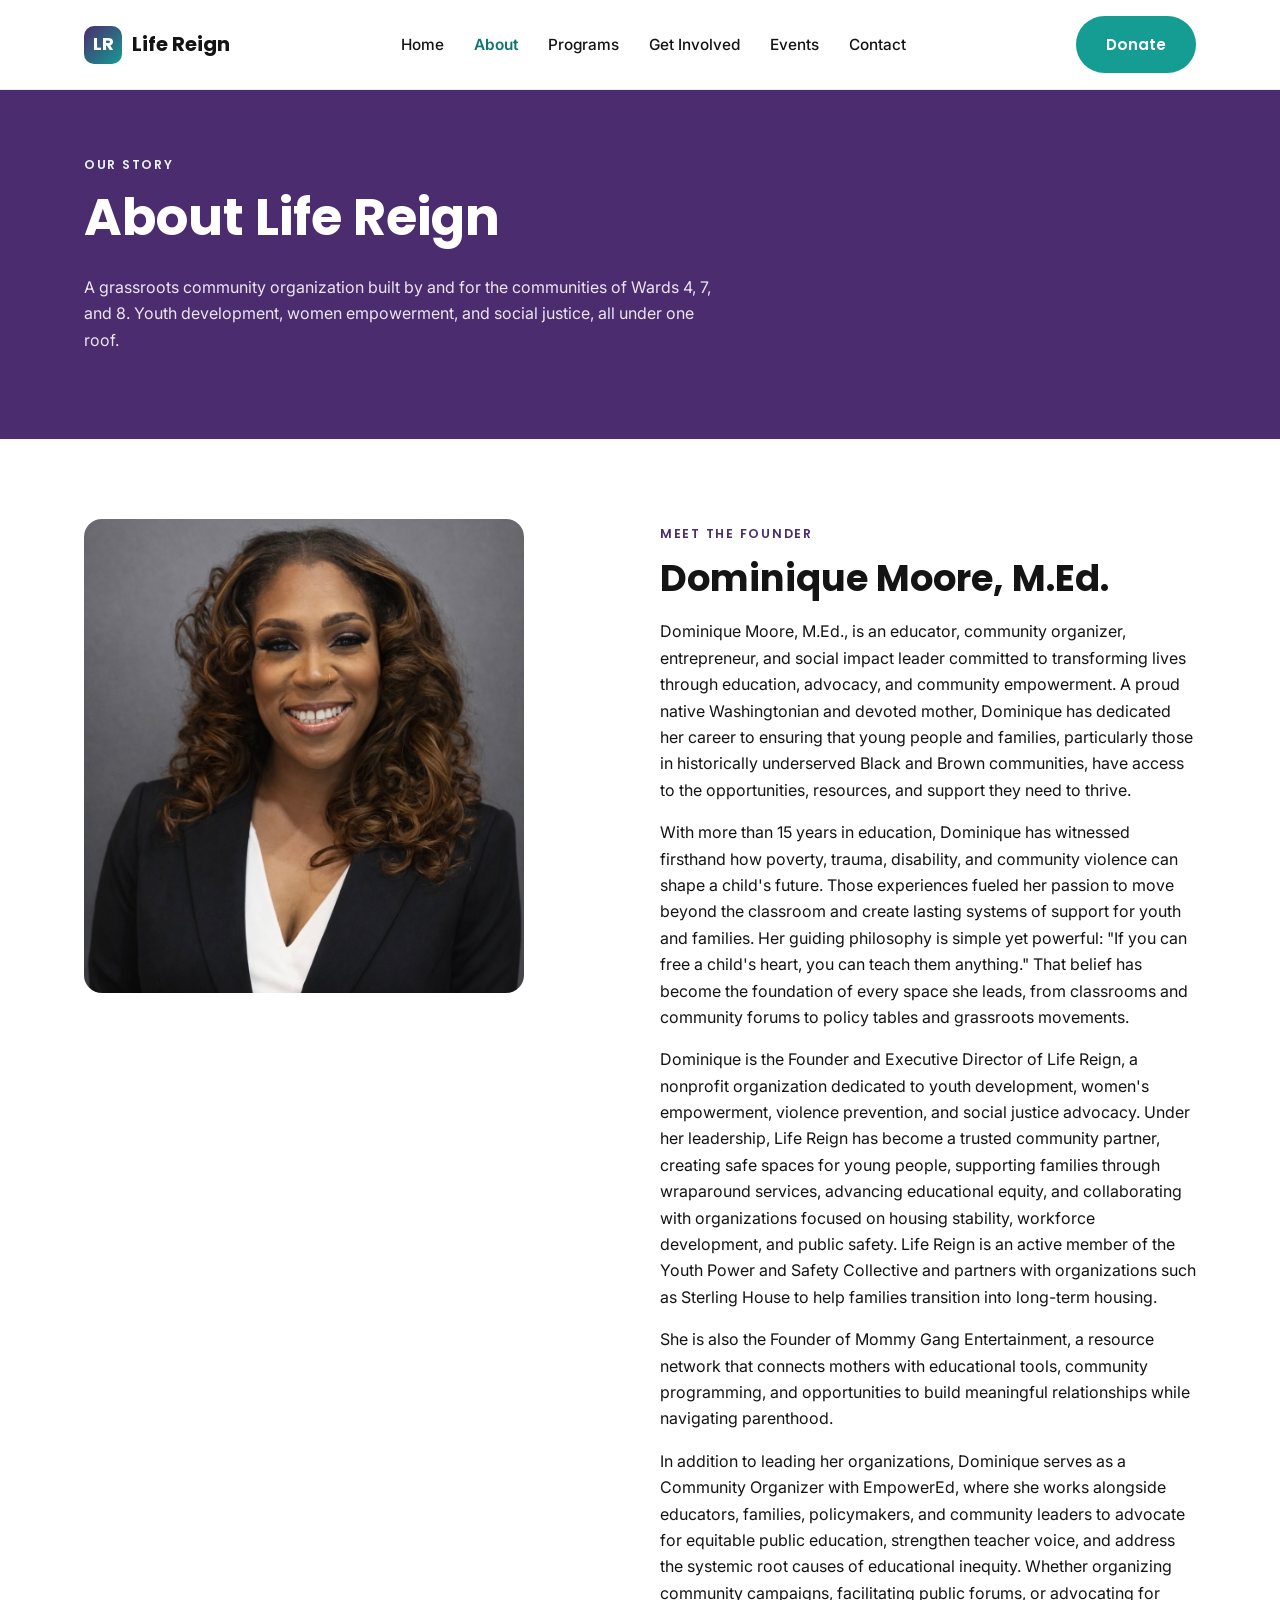
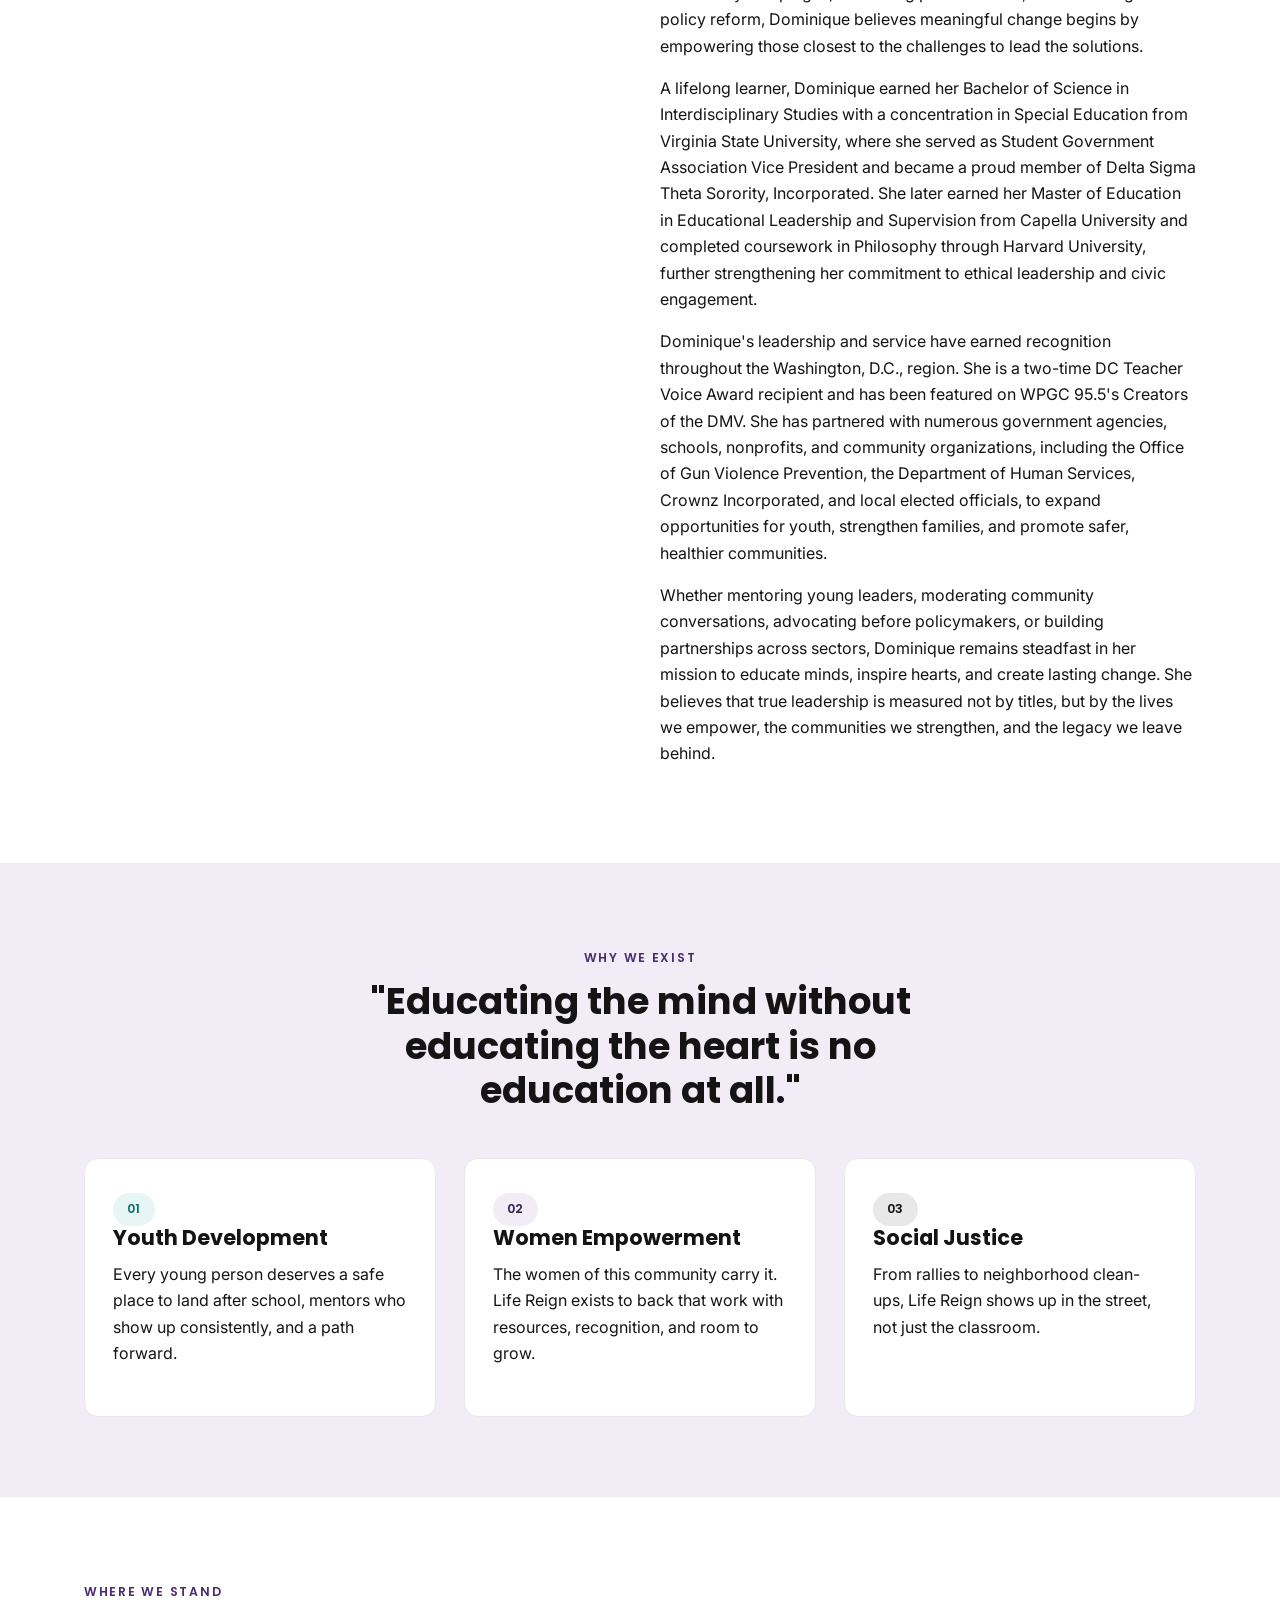
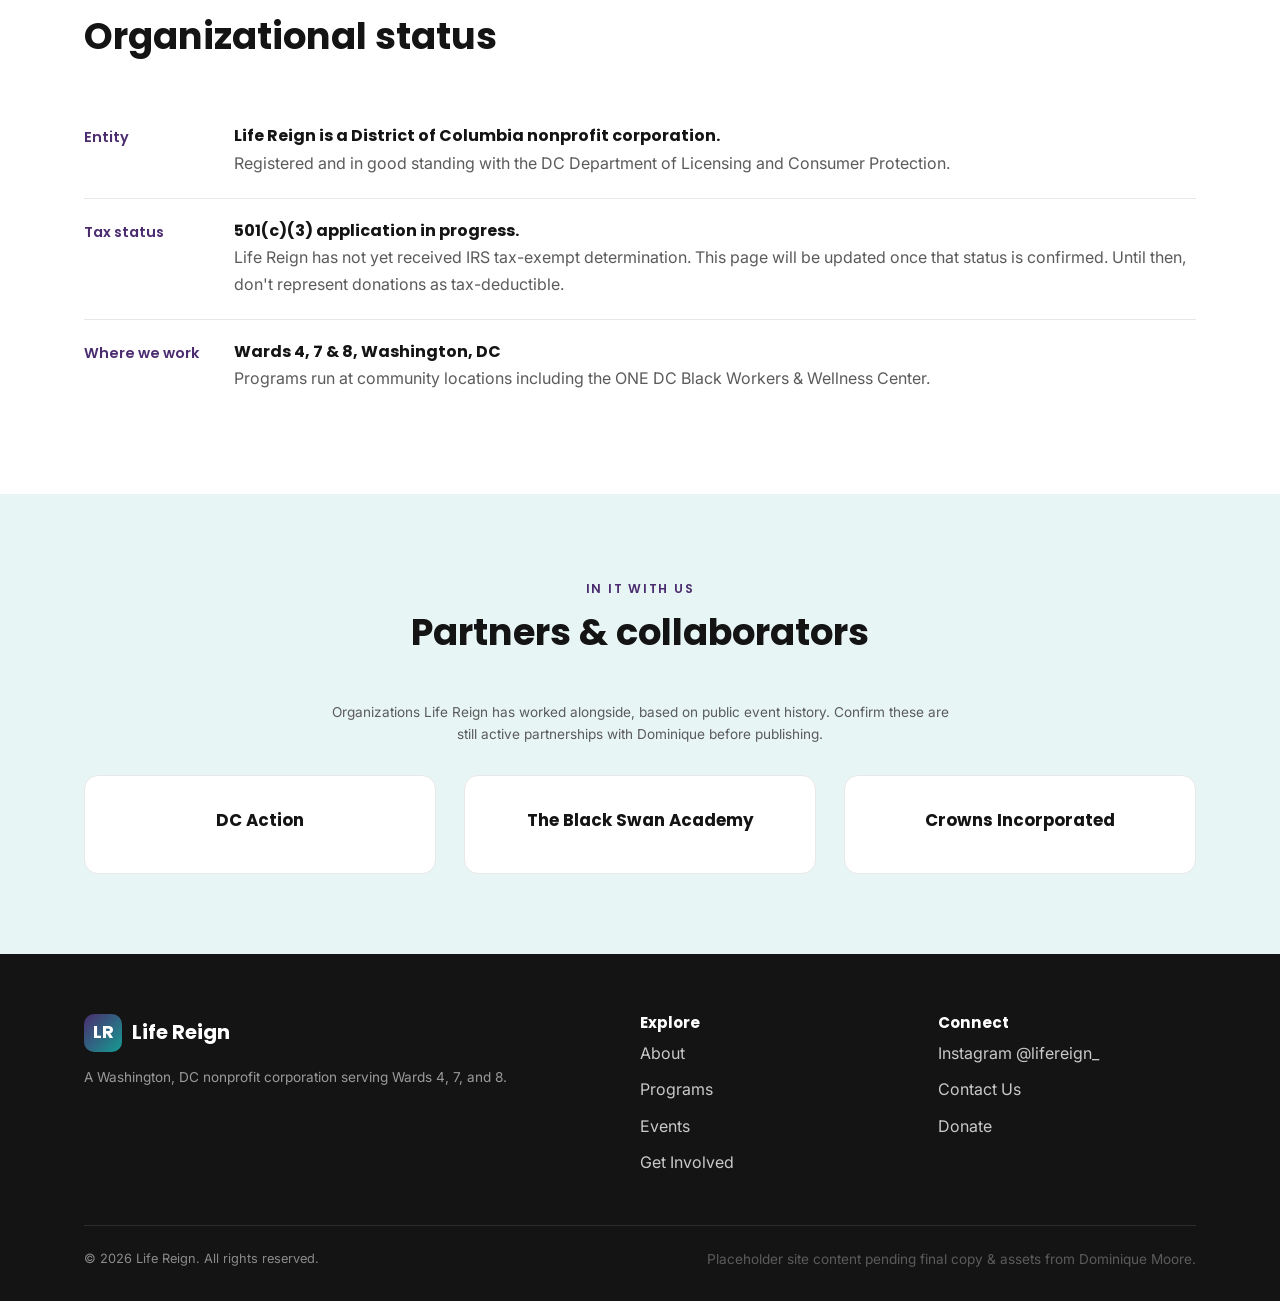
==== about.html @ f027d756 "Modify image properties in about.html Updated image styling for better layout and positioning." ====
<!-- Life Reign: About page.
     Founder bio, mission statement, and legal-status language are placeholders,
     built from research, pending Dominique's final copy. Do NOT claim 501(c)(3) status.
     Life Reign is a DC nonprofit corporation but has not yet received IRS tax-exempt
     determination as of this build (Sep 2026). -->
<!DOCTYPE html>
<html lang="en">
<head>
<meta charset="UTF-8">
<meta name="viewport" content="width=device-width, initial-scale=1.0">
<title>About | Life Reign</title>
<link rel="preconnect" href="https://fonts.googleapis.com">
<link href="https://fonts.googleapis.com/css2?family=Poppins:wght@500;600;700&family=Inter:wght@400;500;600&display=swap" rel="stylesheet">
<link rel="stylesheet" href="css/styles.css">
</head>
<body>

<header class="site-header">
  <div class="nav-wrap">
    <a href="index.html" class="brand"><span class="brand-mark">LR</span> Life Reign</a>
    <nav>
      <ul class="nav-links">
        <li><a href="index.html">Home</a></li>
        <li><a href="about.html" class="active">About</a></li>
        <li><a href="programs.html">Programs</a></li>
        <li><a href="get-involved.html">Get Involved</a></li>
        <li><a href="events.html">Events</a></li>
        <li><a href="contact.html">Contact</a></li>
      </ul>
    </nav>
    <div class="nav-cta">
      <a href="donate.html" class="btn btn-primary">Donate</a>
      <button class="nav-toggle" aria-label="Toggle menu"><span></span><span></span><span></span></button>
    </div>
  </div>
</header>

<section class="page-hero">
  <div class="container">
    <span class="eyebrow">Our Story</span>
    <h1>About Life Reign</h1>
    <p>A grassroots community organization built by and for the communities of Wards 4, 7, and 8. Youth development, women empowerment, and social justice, all under one roof.</p>
  </div>
</section>

<section>
  <div class="container">
    <div class="grid-2">
      <img src="images/image.jpg" alt="Dominique Moore, Founder and Executive Director of Life Reign" style="width:100%; max-width:440px; height:auto; border-radius:18px; display:block; align-self:start; position:sticky; top:100px;">
      <div>
        <span class="eyebrow">Meet the Founder</span>
        <h2>Dominique Moore, M.Ed.</h2>
        <p>Dominique Moore, M.Ed., is an educator, community organizer, entrepreneur, and social impact leader committed to transforming lives through education, advocacy, and community empowerment. A proud native Washingtonian and devoted mother, Dominique has dedicated her career to ensuring that young people and families, particularly those in historically underserved Black and Brown communities, have access to the opportunities, resources, and support they need to thrive.</p>
        <p>With more than 15 years in education, Dominique has witnessed firsthand how poverty, trauma, disability, and community violence can shape a child's future. Those experiences fueled her passion to move beyond the classroom and create lasting systems of support for youth and families. Her guiding philosophy is simple yet powerful: "If you can free a child's heart, you can teach them anything." That belief has become the foundation of every space she leads, from classrooms and community forums to policy tables and grassroots movements.</p>
        <p>Dominique is the Founder and Executive Director of Life Reign, a nonprofit organization dedicated to youth development, women's empowerment, violence prevention, and social justice advocacy. Under her leadership, Life Reign has become a trusted community partner, creating safe spaces for young people, supporting families through wraparound services, advancing educational equity, and collaborating with organizations focused on housing stability, workforce development, and public safety. Life Reign is an active member of the Youth Power and Safety Collective and partners with organizations such as Sterling House to help families transition into long-term housing.</p>
        <p>She is also the Founder of Mommy Gang Entertainment, a resource network that connects mothers with educational tools, community programming, and opportunities to build meaningful relationships while navigating parenthood.</p>
        <p>In addition to leading her organizations, Dominique serves as a Community Organizer with EmpowerEd, where she works alongside educators, families, policymakers, and community leaders to advocate for equitable public education, strengthen teacher voice, and address the systemic root causes of educational inequity. Whether organizing community campaigns, facilitating public forums, or advocating for policy reform, Dominique believes meaningful change begins by empowering those closest to the challenges to lead the solutions.</p>
        <p>A lifelong learner, Dominique earned her Bachelor of Science in Interdisciplinary Studies with a concentration in Special Education from Virginia State University, where she served as Student Government Association Vice President and became a proud member of Delta Sigma Theta Sorority, Incorporated. She later earned her Master of Education in Educational Leadership and Supervision from Capella University and completed coursework in Philosophy through Harvard University, further strengthening her commitment to ethical leadership and civic engagement.</p>
        <p>Dominique's leadership and service have earned recognition throughout the Washington, D.C., region. She is a two-time DC Teacher Voice Award recipient and has been featured on WPGC 95.5's Creators of the DMV. She has partnered with numerous government agencies, schools, nonprofits, and community organizations, including the Office of Gun Violence Prevention, the Department of Human Services, Crownz Incorporated, and local elected officials, to expand opportunities for youth, strengthen families, and promote safer, healthier communities.</p>
        <p>Whether mentoring young leaders, moderating community conversations, advocating before policymakers, or building partnerships across sectors, Dominique remains steadfast in her mission to educate minds, inspire hearts, and create lasting change. She believes that true leadership is measured not by titles, but by the lives we empower, the communities we strengthen, and the legacy we leave behind.</p>
      </div>
    </div>
  </div>
</section>

<section class="tint-purple">
  <div class="container">
    <div class="section-head center">
      <span class="eyebrow">Why We Exist</span>
      <h2>"Educating the mind without educating the heart is no education at all."</h2>
    </div>
    <div class="grid-3">
      <div class="card">
        <span class="pillar-tag youth">01</span>
        <h3>Youth Development</h3>
        <p>Every young person deserves a safe place to land after school, mentors who show up consistently, and a path forward.</p>
      </div>
      <div class="card">
        <span class="pillar-tag women">02</span>
        <h3>Women Empowerment</h3>
        <p>The women of this community carry it. Life Reign exists to back that work with resources, recognition, and room to grow.</p>
      </div>
      <div class="card">
        <span class="pillar-tag justice">03</span>
        <h3>Social Justice</h3>
        <p>From rallies to neighborhood clean-ups, Life Reign shows up in the street, not just the classroom.</p>
      </div>
    </div>
  </div>
</section>

<section>
  <div class="container">
    <div class="section-head">
      <span class="eyebrow">Where We Stand</span>
      <h2>Organizational status</h2>
    </div>
    <div class="info-row">
      <div class="info-tag">Entity</div>
      <div class="info-body">
        <h4>Life Reign is a District of Columbia nonprofit corporation.</h4>
        <p>Registered and in good standing with the DC Department of Licensing and Consumer Protection.</p>
      </div>
    </div>
    <div class="info-row">
      <div class="info-tag">Tax status</div>
      <div class="info-body">
        <h4>501(c)(3) application in progress.</h4>
        <p>Life Reign has not yet received IRS tax-exempt determination. This page will be updated once that status is confirmed. Until then, don't represent donations as tax-deductible.</p>
      </div>
    </div>
    <div class="info-row">
      <div class="info-tag">Where we work</div>
      <div class="info-body">
        <h4>Wards 4, 7 &amp; 8, Washington, DC</h4>
        <p>Programs run at community locations including the ONE DC Black Workers &amp; Wellness Center.</p>
      </div>
    </div>
  </div>
</section>

<section class="tint-teal">
  <div class="container">
    <div class="section-head center">
      <span class="eyebrow">In It With Us</span>
      <h2>Partners &amp; collaborators</h2>
    </div>
    <p class="text-center small-note" style="max-width:640px; margin:0 auto 30px;">Organizations Life Reign has worked alongside, based on public event history. Confirm these are still active partnerships with Dominique before publishing.</p>
    <div class="grid-3">
      <div class="card text-center"><h3 style="font-size:1.05rem;">DC Action</h3></div>
      <div class="card text-center"><h3 style="font-size:1.05rem;">The Black Swan Academy</h3></div>
      <div class="card text-center"><h3 style="font-size:1.05rem;">Crowns Incorporated</h3></div>
    </div>
  </div>
</section>

<footer class="site-footer">
  <div class="container">
    <div class="footer-grid">
      <div>
        <div class="brand" style="color:var(--white); margin-bottom:14px;"><span class="brand-mark">LR</span> Life Reign</div>
        <p class="small-note" style="color:#9A9A9A;">A Washington, DC nonprofit corporation serving Wards 4, 7, and 8.</p>
      </div>
      <div>
        <h4>Explore</h4>
        <ul>
          <li><a href="about.html">About</a></li>
          <li><a href="programs.html">Programs</a></li>
          <li><a href="events.html">Events</a></li>
          <li><a href="get-involved.html">Get Involved</a></li>
        </ul>
      </div>
      <div>
        <h4>Connect</h4>
        <ul>
          <li><a href="https://instagram.com/lifereign_" target="_blank" rel="noopener">Instagram @lifereign_</a></li>
          <li><a href="contact.html">Contact Us</a></li>
          <li><a href="donate.html">Donate</a></li>
        </ul>
      </div>
    </div>
    <div class="footer-bottom">
      <span>&copy; 2026 Life Reign. All rights reserved.</span>
      <span class="small-note">Placeholder site content pending final copy &amp; assets from Dominique Moore.</span>
    </div>
  </div>
</footer>

<script src="js/main.js"></script>
</body>
</html>
---- css/styles.css ----
/* =========================================================
   LIFE REIGN — brand stylesheet
   Palette: White #FFFFFF · Black #141414 · Teal #159C93 · Purple #4B2C6F
   Fonts:   Poppins (headings) / Inter (body)
   Built for a coded HTML/CSS site deployed on Netlify.
   ========================================================= */

:root {
  --white: #FFFFFF;
  --black: #141414;
  --teal: #159C93;
  --teal-dark: #0E756E;
  --teal-tint: #E7F5F4;
  --purple: #4B2C6F;
  --purple-dark: #372153;
  --purple-tint: #F1ECF6;
  --gray: #5B5B5B;
  --gray-light: #E8E8E8;
  --radius: 14px;
  --max-width: 1160px;
  --shadow: 0 10px 30px rgba(20, 20, 20, 0.08);
}

* { box-sizing: border-box; }

html { scroll-behavior: smooth; }

body {
  margin: 0;
  font-family: 'Inter', -apple-system, BlinkMacSystemFont, sans-serif;
  color: var(--black);
  background: var(--white);
  line-height: 1.65;
  -webkit-font-smoothing: antialiased;
}

h1, h2, h3, h4 {
  font-family: 'Poppins', sans-serif;
  font-weight: 700;
  line-height: 1.2;
  margin: 0 0 0.5em 0;
  color: var(--black);
}

h1 { font-size: clamp(2.1rem, 4vw, 3.2rem); }
h2 { font-size: clamp(1.6rem, 3vw, 2.3rem); }
h3 { font-size: 1.3rem; }

p { margin: 0 0 1em 0; }

a { color: var(--teal-dark); text-decoration: none; }
a:hover { text-decoration: underline; }

img { max-width: 100%; display: block; }

.container {
  max-width: var(--max-width);
  margin: 0 auto;
  padding: 0 24px;
}

.eyebrow {
  display: inline-block;
  font-family: 'Poppins', sans-serif;
  font-weight: 600;
  font-size: 0.78rem;
  letter-spacing: 0.14em;
  text-transform: uppercase;
  color: var(--purple);
  margin-bottom: 0.9em;
}

/* ---------- Buttons ---------- */
.btn {
  display: inline-flex;
  align-items: center;
  gap: 8px;
  padding: 14px 28px;
  border-radius: 999px;
  font-family: 'Poppins', sans-serif;
  font-weight: 600;
  font-size: 0.95rem;
  border: 2px solid transparent;
  cursor: pointer;
  transition: transform 0.15s ease, box-shadow 0.15s ease;
  text-decoration: none !important;
}
.btn:hover { transform: translateY(-2px); }
.btn-primary { background: var(--teal); color: var(--white); }
.btn-primary:hover { background: var(--teal-dark); box-shadow: 0 8px 20px rgba(21,156,147,0.35); }
.btn-secondary { background: var(--purple); color: var(--white); }
.btn-secondary:hover { background: var(--purple-dark); box-shadow: 0 8px 20px rgba(75,44,111,0.35); }
.btn-outline { background: transparent; border-color: var(--white); color: var(--white); }
.btn-outline:hover { background: var(--white); color: var(--black); }
.btn-outline-dark { background: transparent; border-color: var(--black); color: var(--black); }
.btn-outline-dark:hover { background: var(--black); color: var(--white); }

/* ---------- Navigation ---------- */
.site-header {
  position: sticky;
  top: 0;
  z-index: 100;
  background: var(--white);
  border-bottom: 1px solid var(--gray-light);
}
.nav-wrap {
  display: flex;
  align-items: center;
  justify-content: space-between;
  padding: 16px 24px;
  max-width: var(--max-width);
  margin: 0 auto;
}
.brand {
  display: flex;
  align-items: center;
  gap: 10px;
  font-family: 'Poppins', sans-serif;
  font-weight: 700;
  font-size: 1.25rem;
  color: var(--black);
}
.brand .brand-mark {
  width: 38px; height: 38px;
  border-radius: 10px;
  background: linear-gradient(135deg, var(--purple), var(--teal));
  display: flex; align-items: center; justify-content: center;
  color: var(--white);
  font-family: 'Poppins', sans-serif;
  font-weight: 700;
  font-size: 1.1rem;
}
.nav-links {
  display: flex;
  gap: 30px;
  list-style: none;
  margin: 0; padding: 0;
}
.nav-links a {
  color: var(--black);
  font-weight: 500;
  font-size: 0.96rem;
}
.nav-links a:hover { color: var(--teal-dark); text-decoration: none; }
.nav-links a.active { color: var(--teal-dark); font-weight: 600; }
.nav-cta { display: flex; align-items: center; gap: 16px; }
.nav-toggle {
  display: none;
  background: none;
  border: none;
  cursor: pointer;
  padding: 6px;
}
.nav-toggle span {
  display: block;
  width: 26px; height: 3px;
  background: var(--black);
  margin: 5px 0;
  border-radius: 2px;
}

@media (max-width: 860px) {
  .nav-links {
    position: absolute;
    top: 100%; left: 0; right: 0;
    background: var(--white);
    flex-direction: column;
    gap: 0;
    border-top: 1px solid var(--gray-light);
    display: none;
  }
  .nav-links.open { display: flex; }
  .nav-links a { display: block; padding: 16px 24px; border-bottom: 1px solid var(--gray-light); }
  .nav-toggle { display: block; }
  .nav-cta .btn-primary { padding: 10px 18px; font-size: 0.85rem; }
}

/* ---------- Hero ---------- */
.hero {
  background: var(--black);
  color: var(--white);
  padding: 90px 0 100px;
  position: relative;
  overflow: hidden;
}
.hero::after {
  content: "";
  position: absolute;
  right: -120px; top: -120px;
  width: 420px; height: 420px;
  border-radius: 50%;
  background: radial-gradient(circle, var(--purple) 0%, transparent 70%);
  opacity: 0.55;
}
.hero::before {
  content: "";
  position: absolute;
  left: -100px; bottom: -160px;
  width: 380px; height: 380px;
  border-radius: 50%;
  background: radial-gradient(circle, var(--teal) 0%, transparent 70%);
  opacity: 0.45;
}
.hero .container { position: relative; z-index: 1; max-width: 760px; }
.hero .eyebrow { color: var(--teal); }
.hero h1 { color: var(--white); }
.hero p.lede { font-size: 1.15rem; color: #D8D8D8; max-width: 620px; }
.hero .hero-actions { display: flex; gap: 16px; margin-top: 30px; flex-wrap: wrap; }

.page-hero {
  background: var(--purple);
  color: var(--white);
  padding: 60px 0 70px;
}
.page-hero h1 { color: var(--white); }
.page-hero .eyebrow { color: var(--teal-tint); }
.page-hero p { color: #ECE6F2; max-width: 640px; }

/* ---------- Sections ---------- */
section { padding: 80px 0; }
section.tint-teal { background: var(--teal-tint); }
section.tint-purple { background: var(--purple-tint); }
section.dark { background: var(--black); color: var(--white); }
section.dark h2, section.dark h3 { color: var(--white); }

.section-head { max-width: 640px; margin-bottom: 46px; }
.section-head.center { margin-left: auto; margin-right: auto; text-align: center; }

/* ---------- Grids / Cards ---------- */
.grid-3 {
  display: grid;
  grid-template-columns: repeat(3, 1fr);
  gap: 28px;
}
.grid-2 {
  display: grid;
  grid-template-columns: 1fr 1fr;
  gap: 40px;
  align-items: center;
}
@media (max-width: 860px) {
  .grid-3 { grid-template-columns: 1fr; }
  .grid-2 { grid-template-columns: 1fr; }
}

.card {
  background: var(--white);
  border: 1px solid var(--gray-light);
  border-radius: var(--radius);
  padding: 34px 28px;
  transition: box-shadow 0.2s ease, transform 0.2s ease;
}
.card:hover { box-shadow: var(--shadow); transform: translateY(-3px); }
.card .icon-badge {
  width: 54px; height: 54px;
  border-radius: 14px;
  display: flex; align-items: center; justify-content: center;
  margin-bottom: 18px;
}
.card .icon-badge img { width: 26px; height: 26px; }
.icon-badge.teal { background: var(--teal-tint); }
.icon-badge.purple { background: var(--purple-tint); }
.icon-badge.dark { background: var(--black); }

/* ---------- Placeholders (unlabeled assets not yet provided) ---------- */
.placeholder {
  border: 2px dashed #B9B9B9;
  border-radius: var(--radius);
  background: #FAFAFA;
  display: flex;
  flex-direction: column;
  align-items: center;
  justify-content: center;
  text-align: center;
  padding: 40px 20px;
  min-height: 220px;
  color: var(--gray);
}
.placeholder img { width: 34px; height: 34px; opacity: 0.55; margin-bottom: 14px; }
.placeholder .placeholder-label {
  font-family: 'Poppins', sans-serif;
  font-weight: 600;
  font-size: 0.9rem;
  color: var(--gray);
  margin-bottom: 6px;
}
.placeholder .placeholder-caption {
  font-style: italic;
  font-size: 0.85rem;
  max-width: 260px;
}

/* ---------- Stats ---------- */
.stat-row {
  display: grid;
  grid-template-columns: repeat(4, 1fr);
  gap: 24px;
  text-align: center;
}
@media (max-width: 860px) { .stat-row { grid-template-columns: repeat(2, 1fr); } }
.stat-row .stat-number {
  font-family: 'Poppins', sans-serif;
  font-weight: 700;
  font-size: 2.4rem;
  color: var(--teal);
}
.stat-row .stat-label { font-size: 0.9rem; color: var(--gray); }

/* ---------- Timeline / list items ---------- */
.info-row {
  display: flex;
  gap: 20px;
  padding: 22px 0;
  border-bottom: 1px solid var(--gray-light);
}
.info-row:last-child { border-bottom: none; }
.info-row .info-tag {
  flex: 0 0 130px;
  font-family: 'Poppins', sans-serif;
  font-weight: 600;
  color: var(--purple);
  font-size: 0.9rem;
}
.info-row .info-body h4 { margin-bottom: 4px; }
.info-row .info-body p { margin-bottom: 0; color: var(--gray); }

/* ---------- Forms ---------- */
.form-note {
  background: var(--purple-tint);
  border: 1px dashed var(--purple);
  border-radius: var(--radius);
  padding: 18px 22px;
  font-size: 0.92rem;
  color: var(--purple-dark);
  margin-bottom: 30px;
}
form.stub {
  display: grid;
  gap: 18px;
  max-width: 560px;
}
form.stub label {
  font-family: 'Poppins', sans-serif;
  font-weight: 600;
  font-size: 0.88rem;
  display: block;
  margin-bottom: 6px;
}
form.stub input,
form.stub select,
form.stub textarea {
  width: 100%;
  padding: 12px 14px;
  border-radius: 8px;
  border: 1px solid #CFCFCF;
  font-family: 'Inter', sans-serif;
  font-size: 0.95rem;
}
form.stub textarea { resize: vertical; min-height: 110px; }

/* ---------- Badges / pillar tags ---------- */
.pillar-tag {
  display: inline-block;
  padding: 6px 14px;
  border-radius: 999px;
  font-family: 'Poppins', sans-serif;
  font-weight: 600;
  font-size: 0.78rem;
  letter-spacing: 0.03em;
}
.pillar-tag.youth { background: var(--teal-tint); color: var(--teal-dark); }
.pillar-tag.women { background: var(--purple-tint); color: var(--purple-dark); }
.pillar-tag.justice { background: var(--gray-light); color: var(--black); }

/* ---------- CTA band ---------- */
.cta-band {
  background: linear-gradient(120deg, var(--purple), var(--teal-dark));
  color: var(--white);
  border-radius: var(--radius);
  padding: 56px 44px;
  text-align: center;
}
.cta-band h2, .cta-band p { color: var(--white); }
.cta-band .hero-actions { justify-content: center; }

/* ---------- Footer ---------- */
.site-footer {
  background: var(--black);
  color: #C9C9C9;
  padding: 60px 0 30px;
}
.footer-grid {
  display: grid;
  grid-template-columns: 2fr 1fr 1fr;
  gap: 40px;
  margin-bottom: 40px;
}
@media (max-width: 860px) { .footer-grid { grid-template-columns: 1fr; } }
.site-footer h4 { color: var(--white); font-size: 0.95rem; }
.site-footer ul { list-style: none; padding: 0; margin: 0; }
.site-footer li { margin-bottom: 10px; }
.site-footer a { color: #C9C9C9; }
.site-footer a:hover { color: var(--teal); }
.footer-bottom {
  border-top: 1px solid #2C2C2C;
  padding-top: 22px;
  font-size: 0.8rem;
  color: #8A8A8A;
  display: flex;
  justify-content: space-between;
  flex-wrap: wrap;
  gap: 10px;
}

/* ---------- Utility ---------- */
.text-center { text-align: center; }
.mt-0 { margin-top: 0; }
.small-note {
  font-size: 0.85rem;
  color: var(--gray);
}
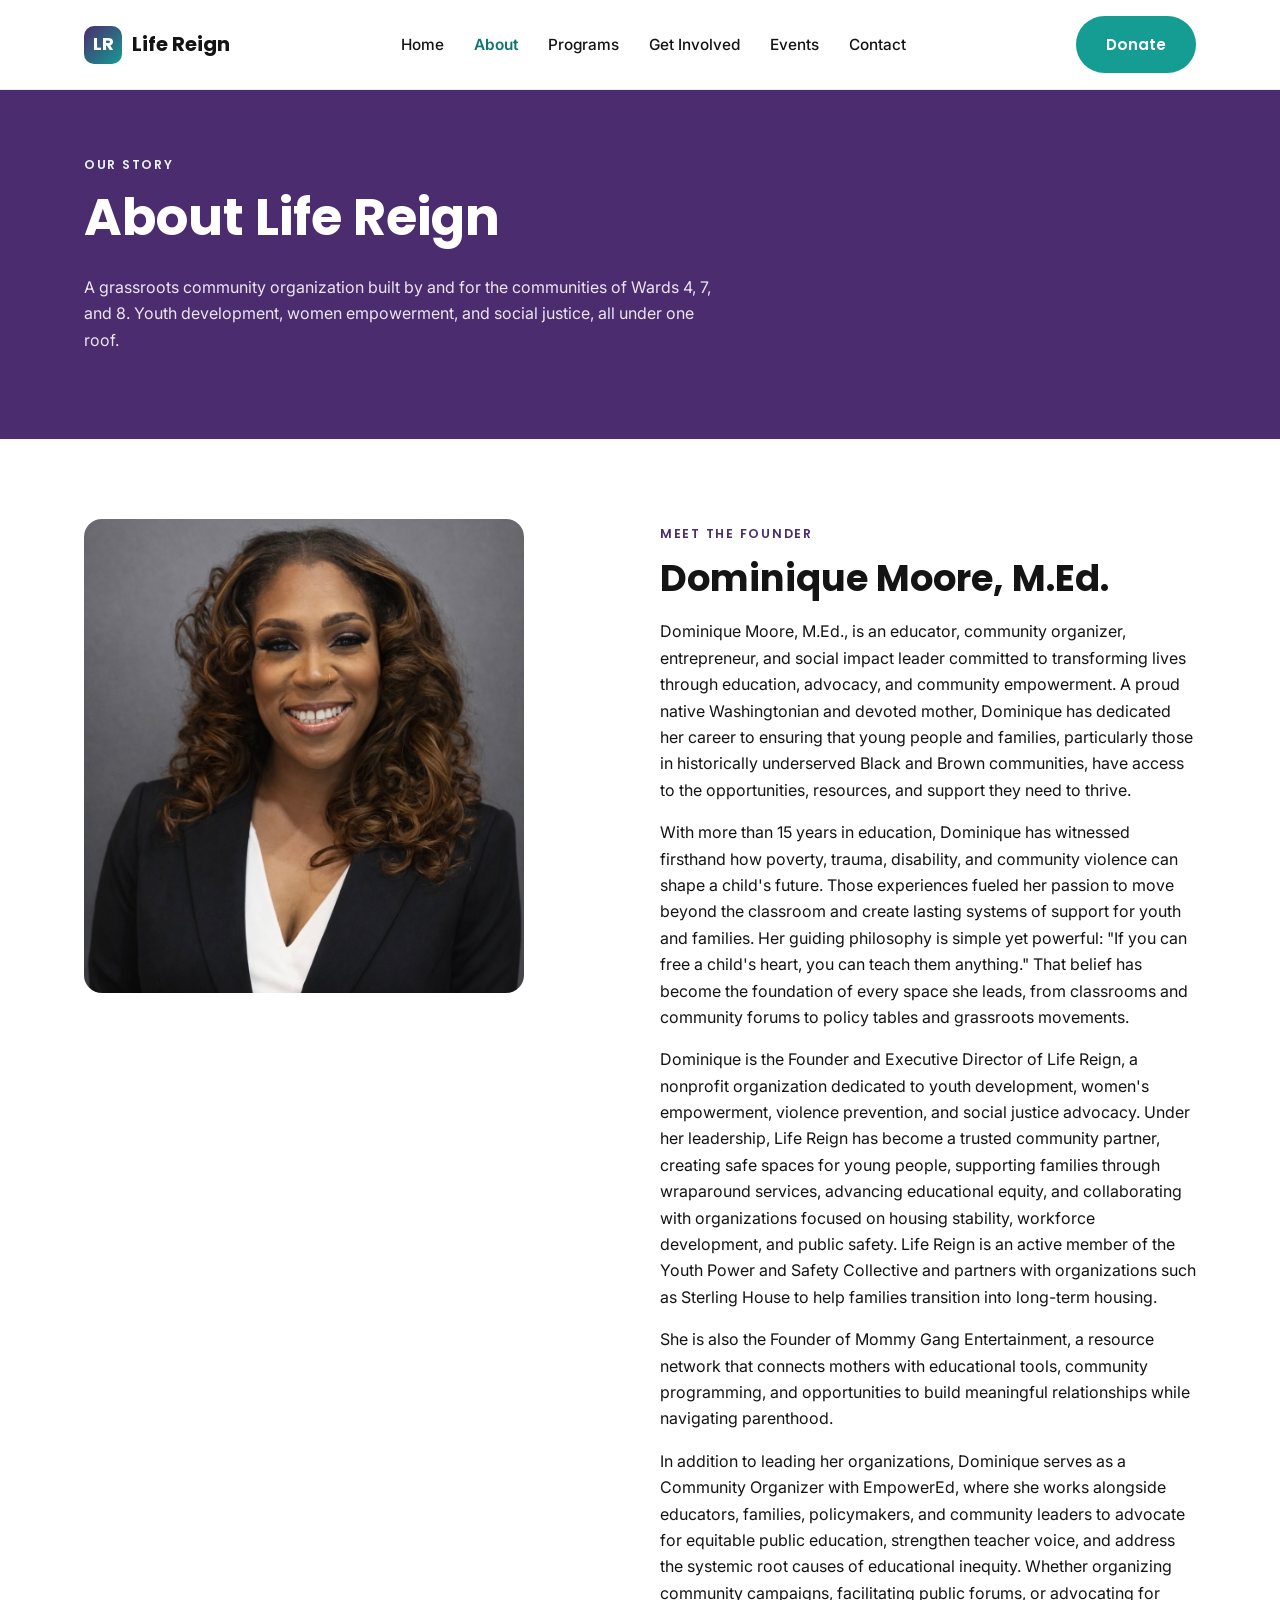
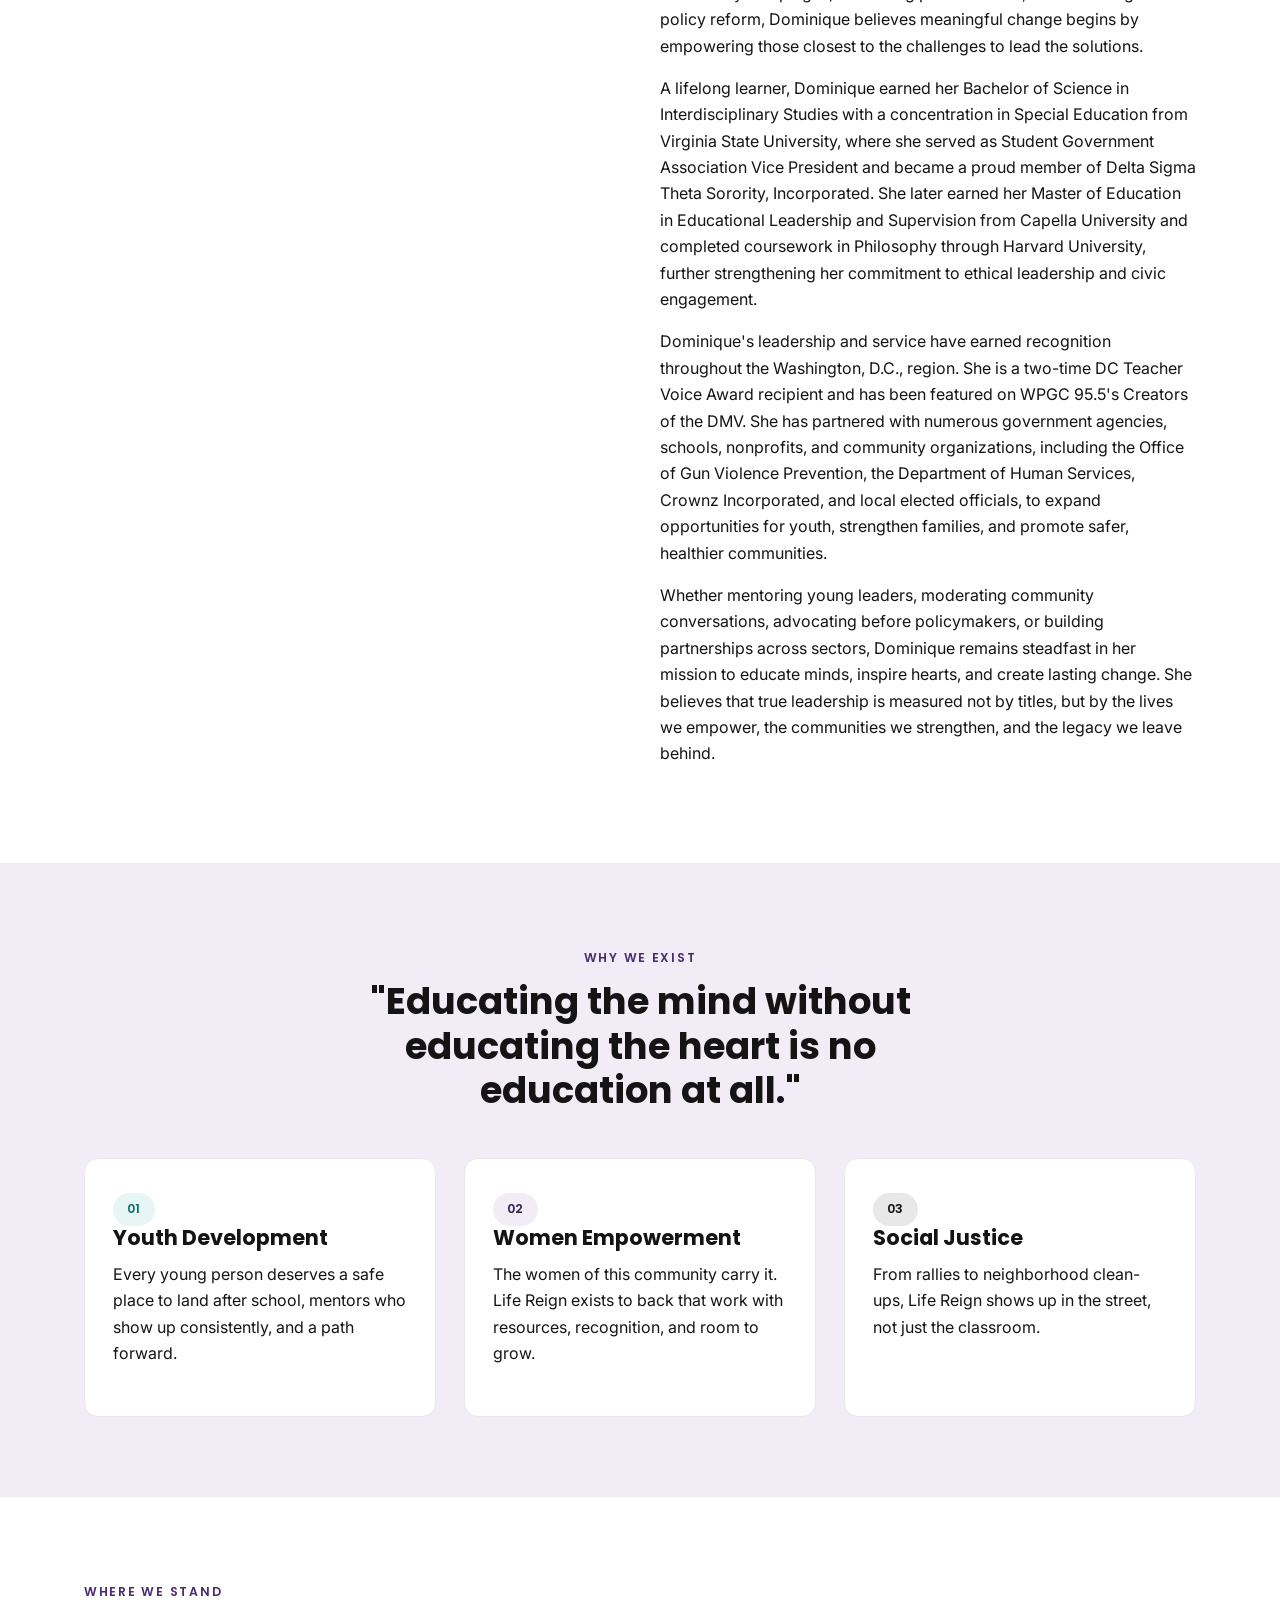
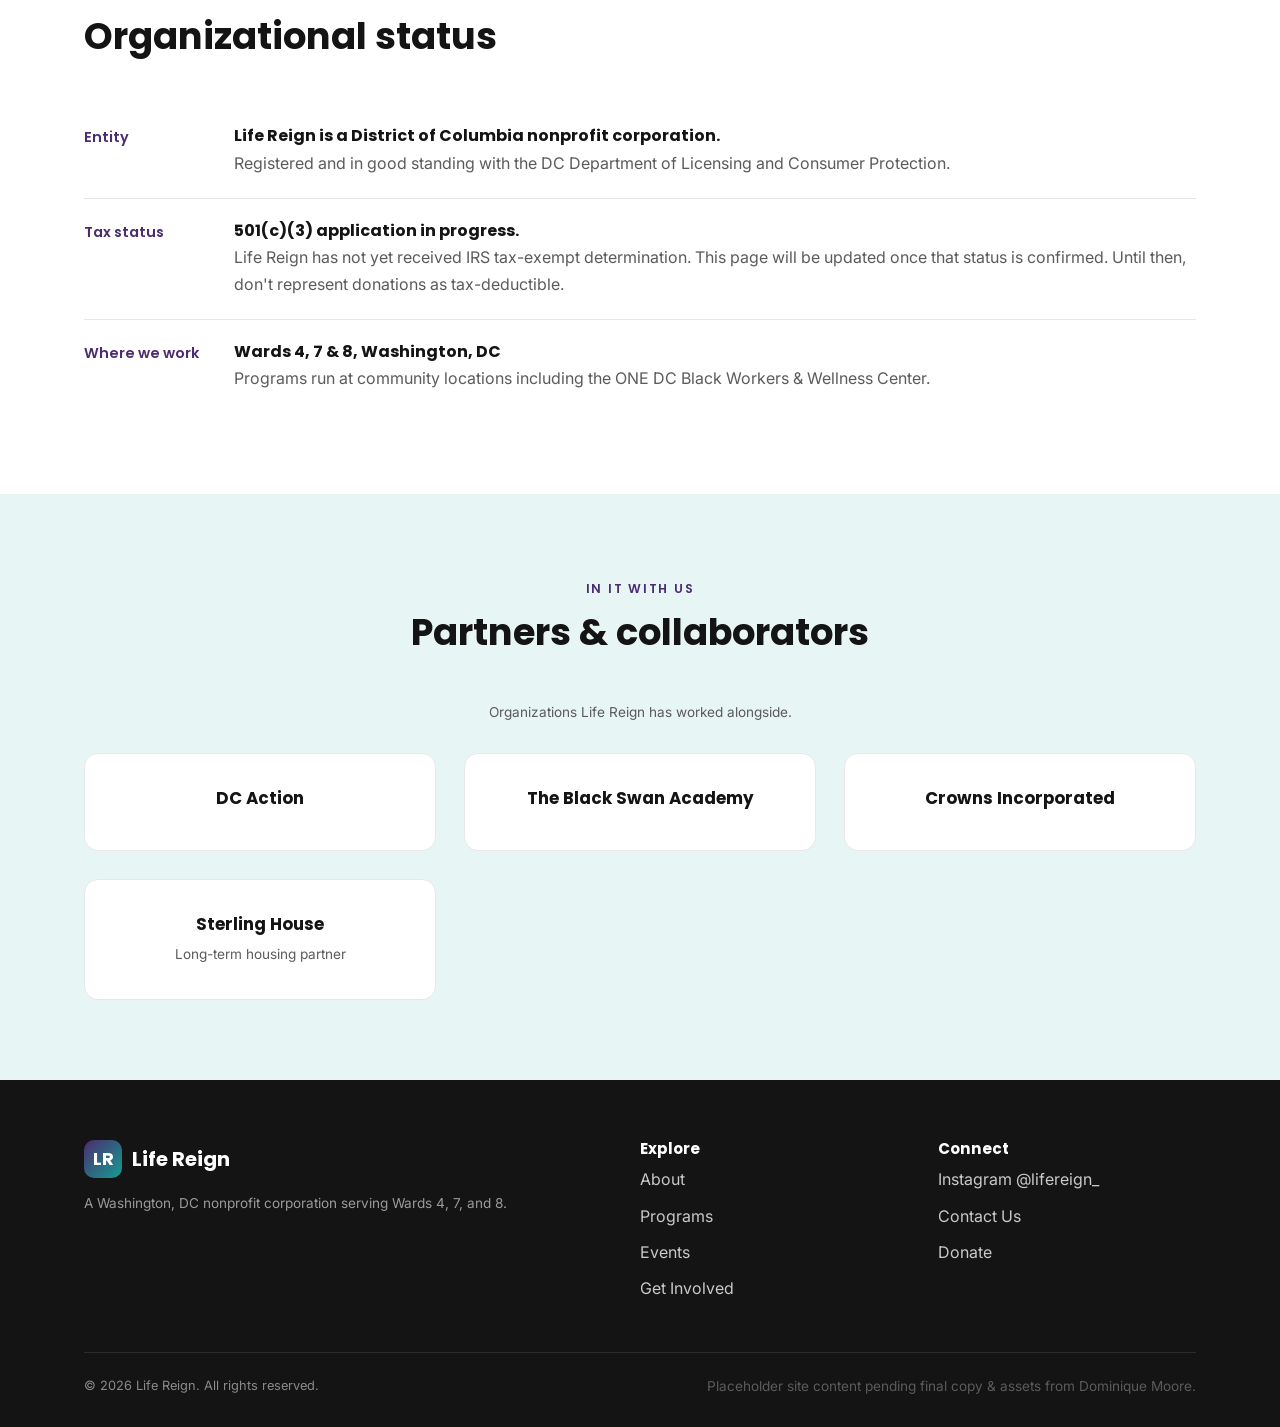
==== commit 38efd7fe: "Update partnerships description in about.html Removed note about confirming active partnerships befo" ====
--- a/about.html
+++ b/about.html
@@ -125,11 +125,12 @@
       <span class="eyebrow">In It With Us</span>
       <h2>Partners &amp; collaborators</h2>
     </div>
-    <p class="text-center small-note" style="max-width:640px; margin:0 auto 30px;">Organizations Life Reign has worked alongside, based on public event history. Confirm these are still active partnerships with Dominique before publishing.</p>
+    <p class="text-center small-note" style="max-width:640px; margin:0 auto 30px;">Organizations Life Reign has worked alongside.</p>
     <div class="grid-3">
       <div class="card text-center"><h3 style="font-size:1.05rem;">DC Action</h3></div>
       <div class="card text-center"><h3 style="font-size:1.05rem;">The Black Swan Academy</h3></div>
       <div class="card text-center"><h3 style="font-size:1.05rem;">Crowns Incorporated</h3></div>
+      <div class="card text-center"><h3 style="font-size:1.05rem;">Sterling House</h3><p class="small-note" style="margin:6px 0 0;">Long-term housing partner</p></div>
     </div>
   </div>
 </section>
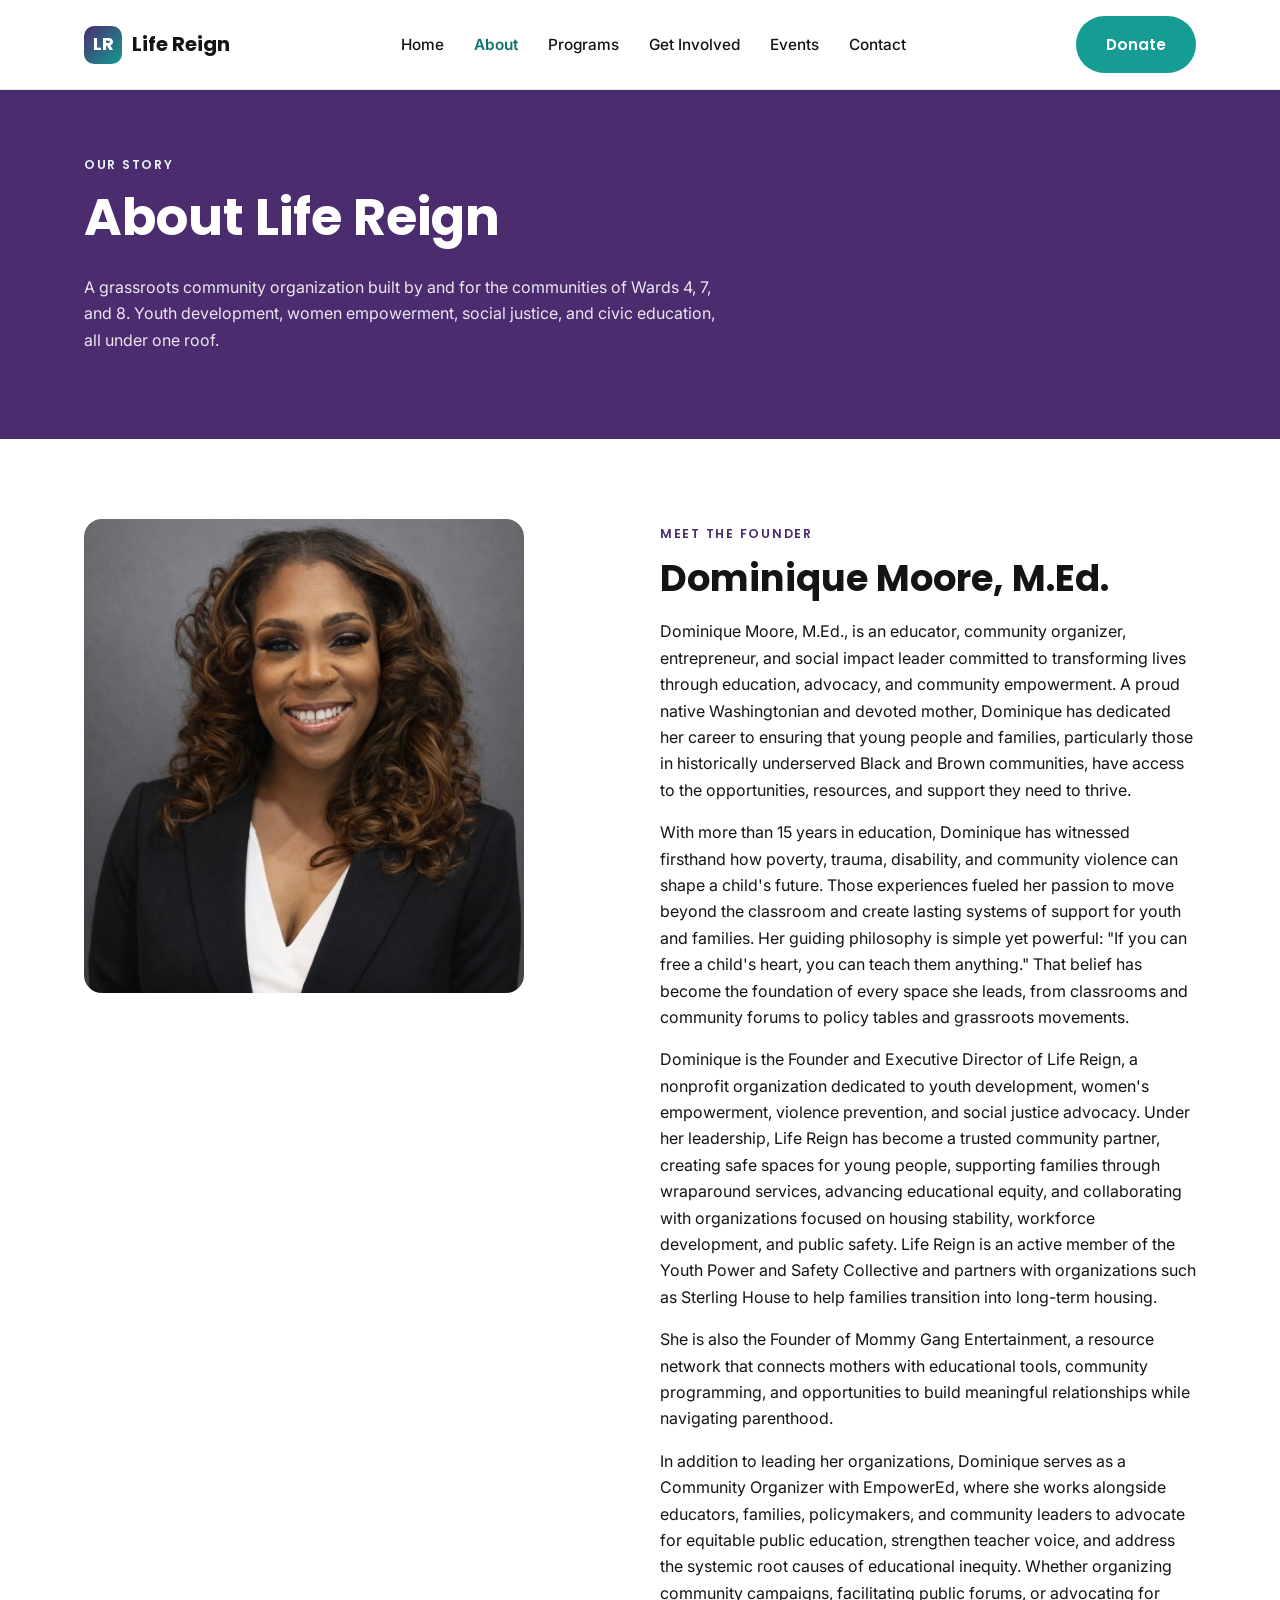
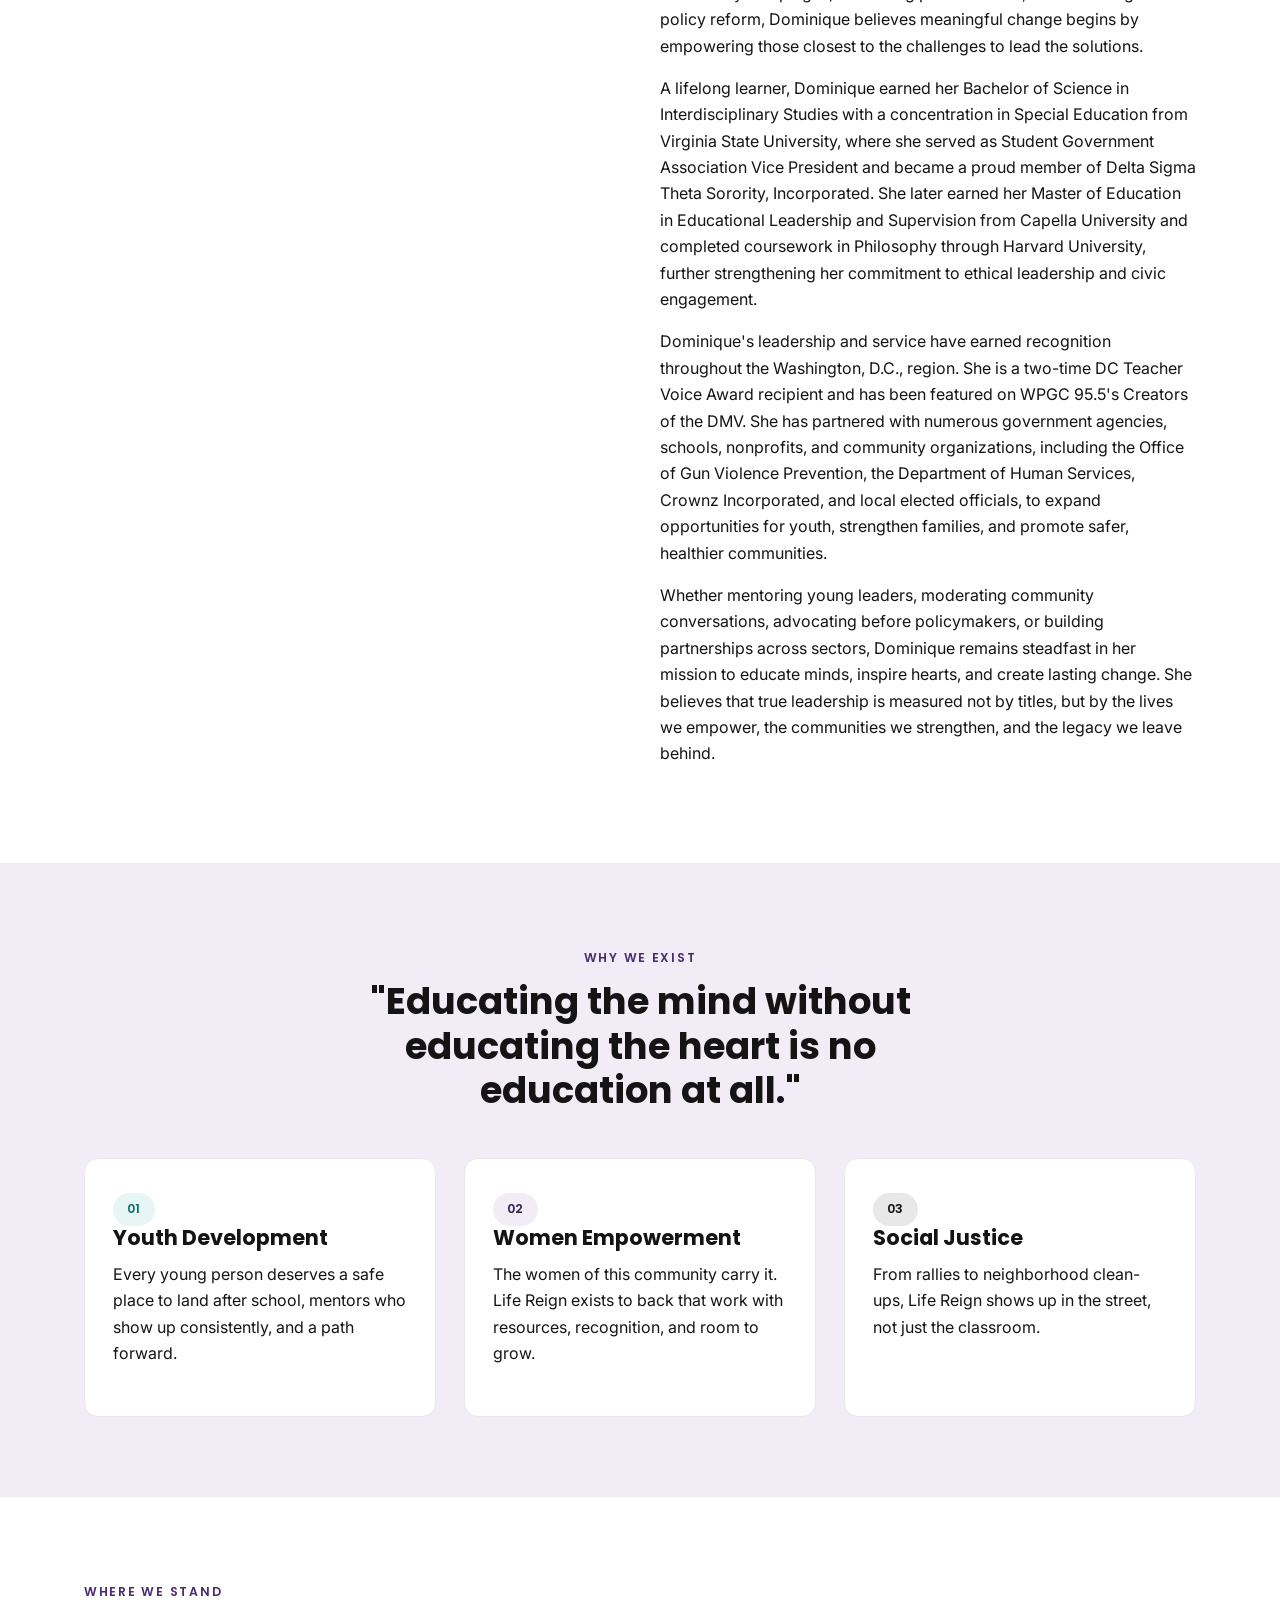
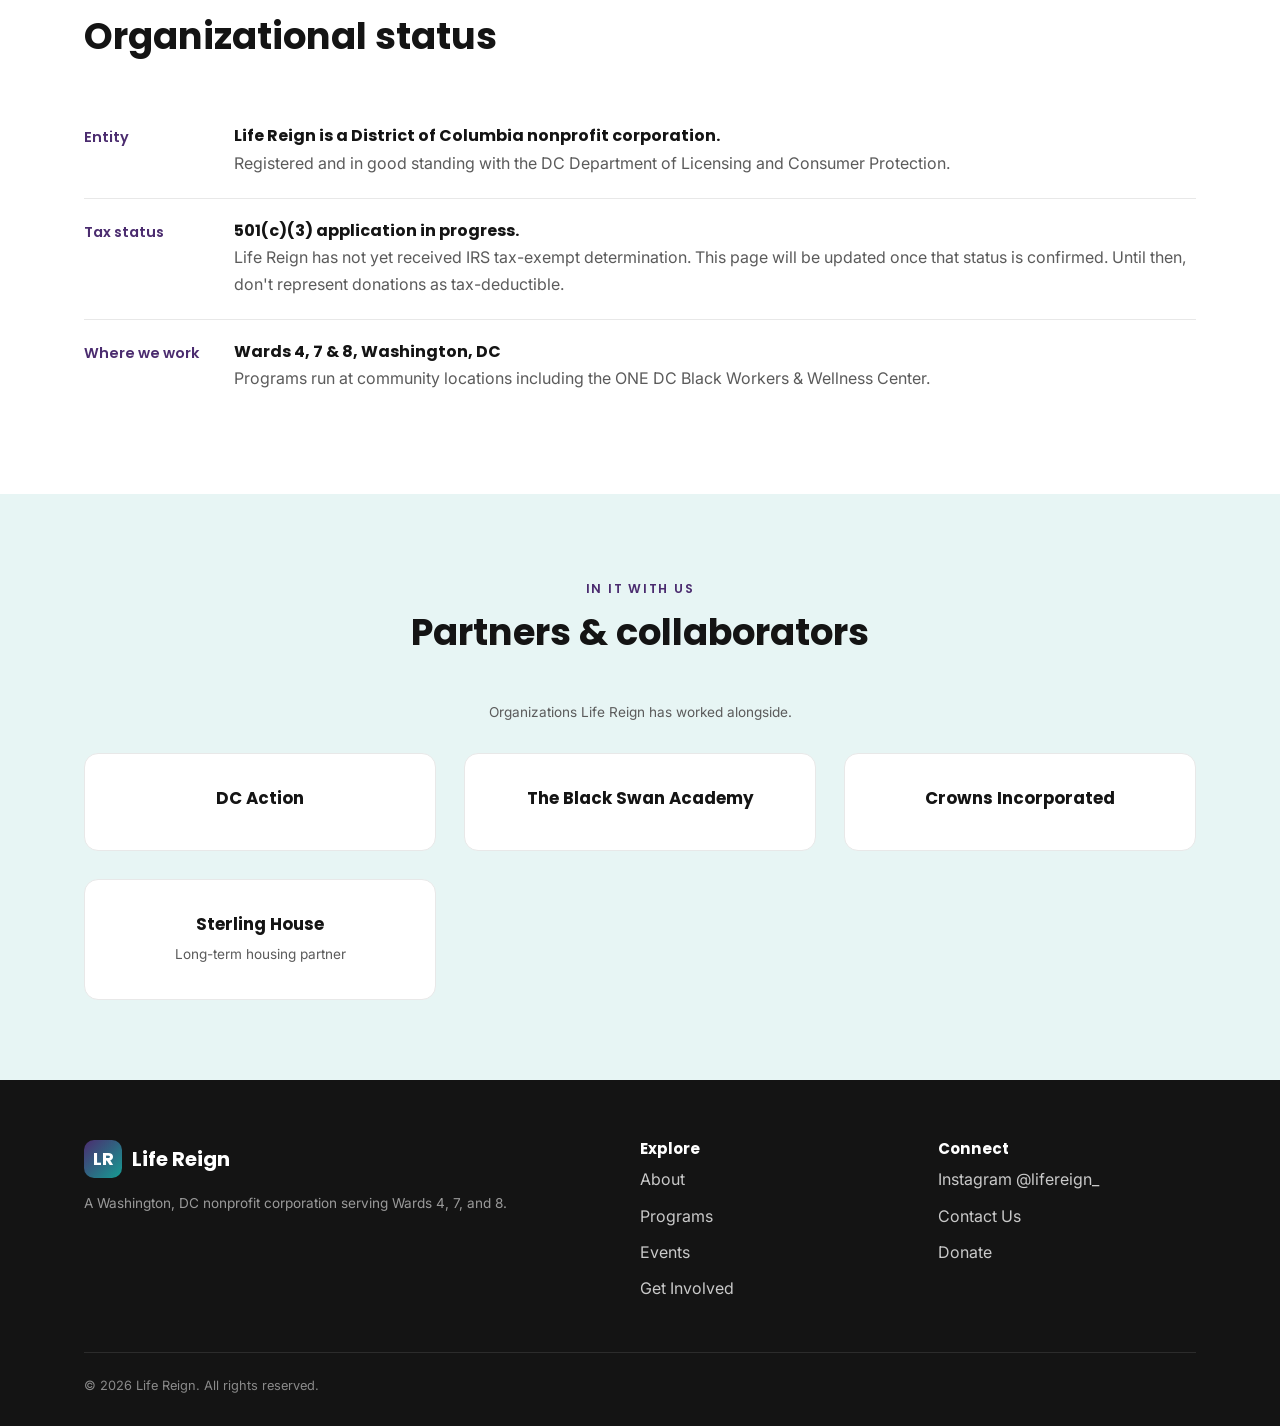
==== commit d444b122: "Enhance about section with civic education mention Updated the about section to include civic educat" ====
--- a/about.html
+++ b/about.html
@@ -39,7 +39,7 @@
   <div class="container">
     <span class="eyebrow">Our Story</span>
     <h1>About Life Reign</h1>
-    <p>A grassroots community organization built by and for the communities of Wards 4, 7, and 8. Youth development, women empowerment, and social justice, all under one roof.</p>
+    <p>A grassroots community organization built by and for the communities of Wards 4, 7, and 8. Youth development, women empowerment, social justice, and civic education, all under one roof.</p>
   </div>
 </section>
 
@@ -162,7 +162,6 @@
     </div>
     <div class="footer-bottom">
       <span>&copy; 2026 Life Reign. All rights reserved.</span>
-      <span class="small-note">Placeholder site content pending final copy &amp; assets from Dominique Moore.</span>
     </div>
   </div>
 </footer>
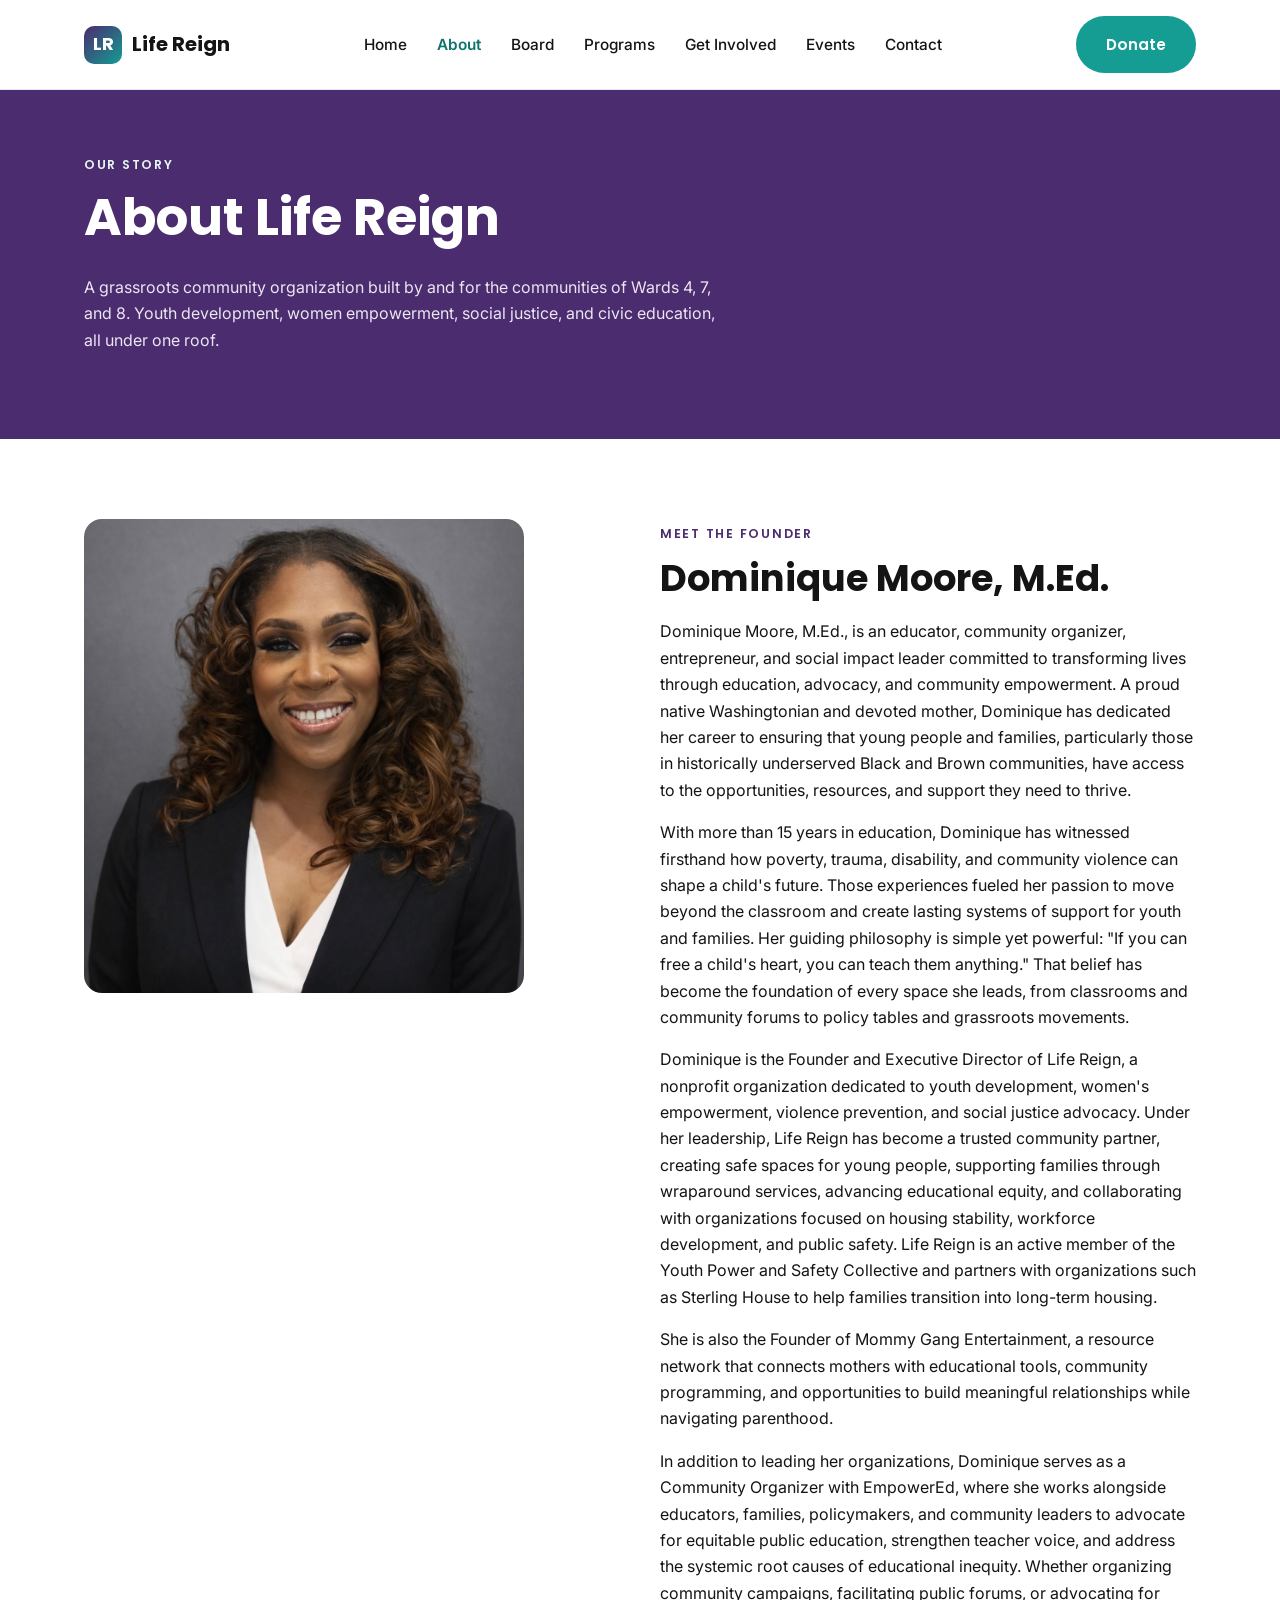
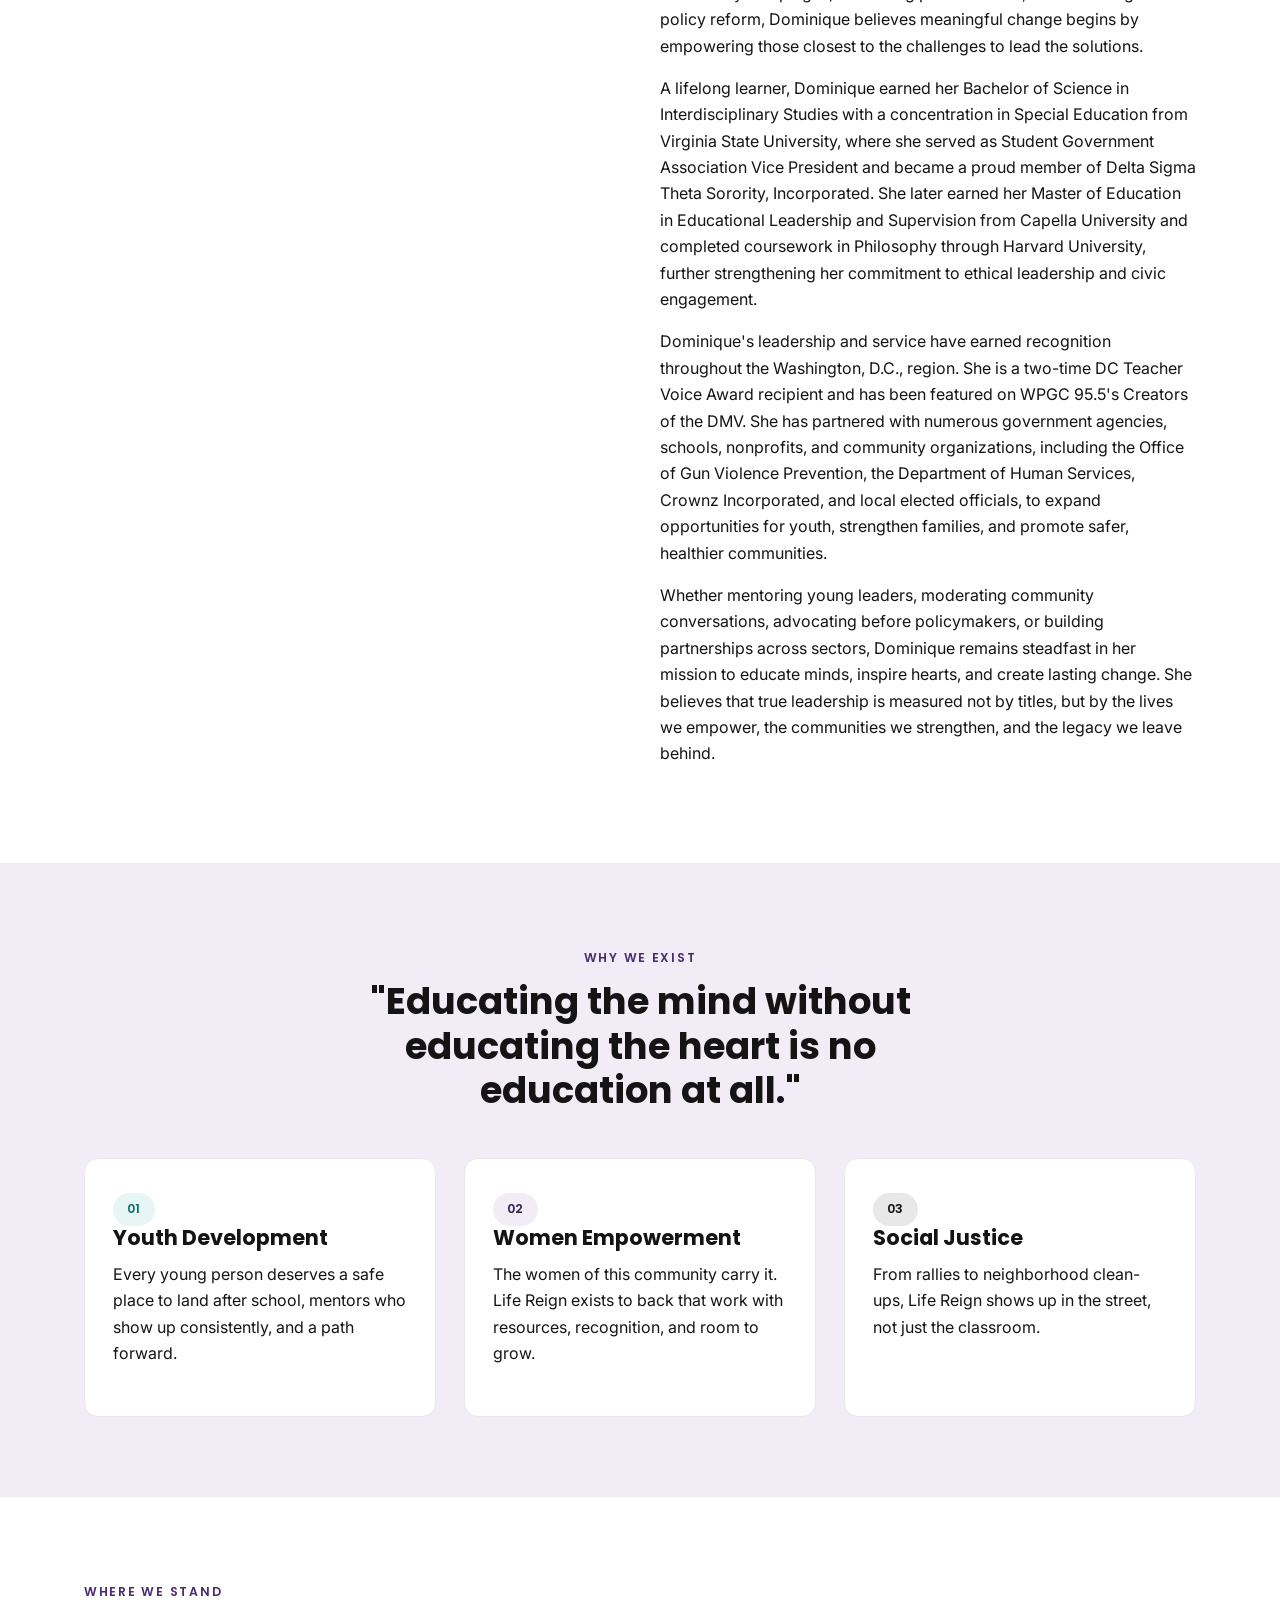
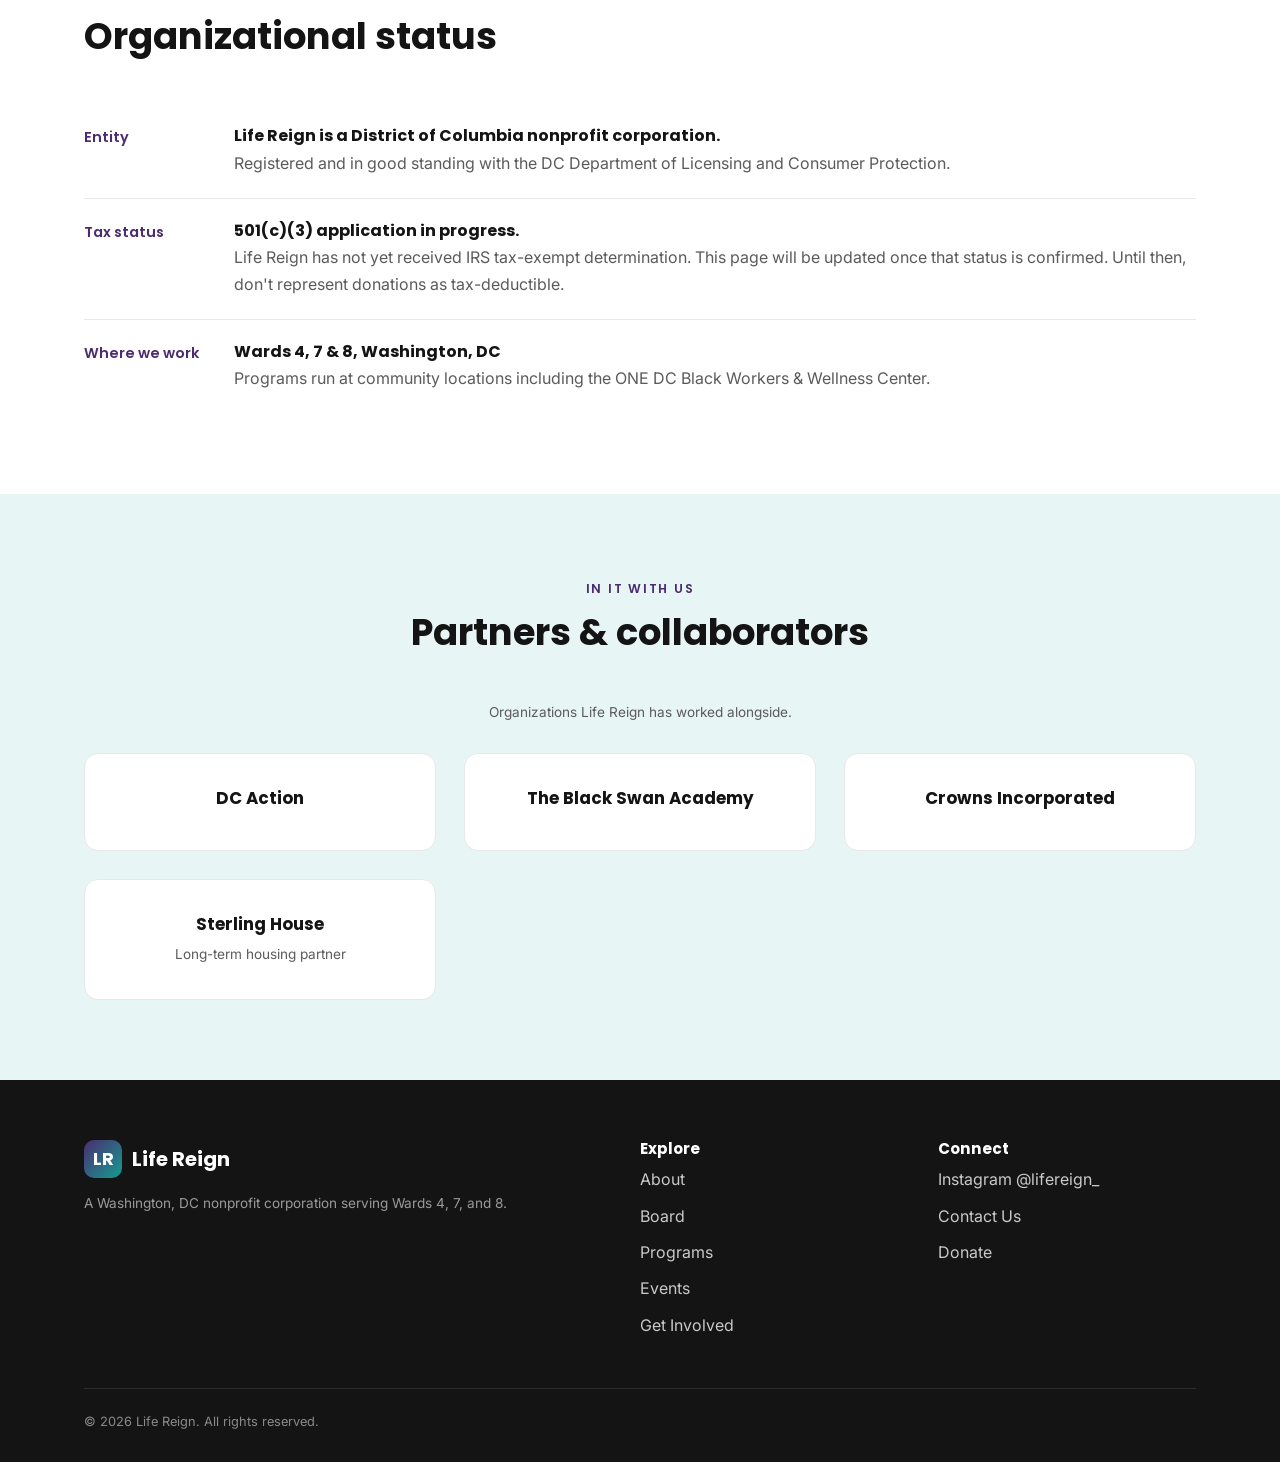
==== commit beaee089: "Add 'Board' link to navigation menu" ====
--- a/about.html
+++ b/about.html
@@ -22,6 +22,7 @@
       <ul class="nav-links">
         <li><a href="index.html">Home</a></li>
         <li><a href="about.html" class="active">About</a></li>
+        <li><a href="board.html">Board</a></li>
         <li><a href="programs.html">Programs</a></li>
         <li><a href="get-involved.html">Get Involved</a></li>
         <li><a href="events.html">Events</a></li>
@@ -146,6 +147,7 @@
         <h4>Explore</h4>
         <ul>
           <li><a href="about.html">About</a></li>
+          <li><a href="board.html">Board</a></li>
           <li><a href="programs.html">Programs</a></li>
           <li><a href="events.html">Events</a></li>
           <li><a href="get-involved.html">Get Involved</a></li>
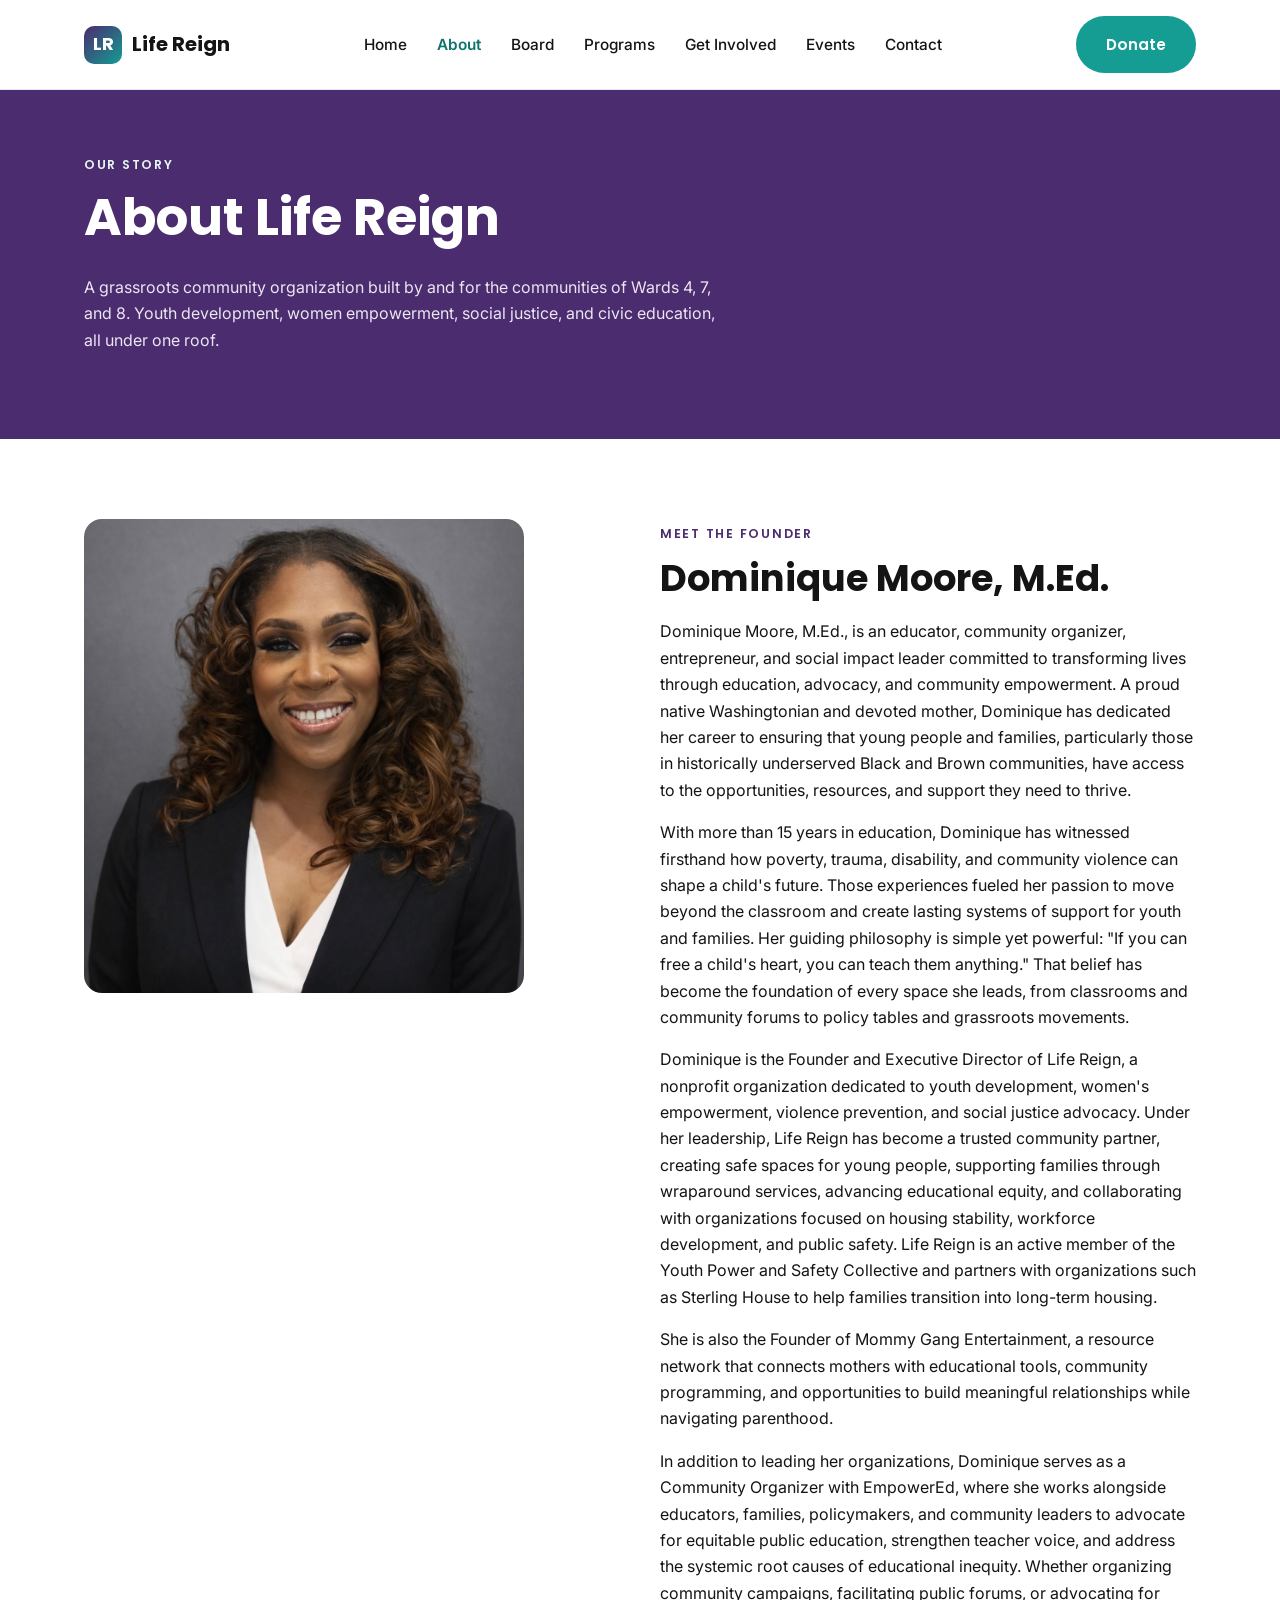
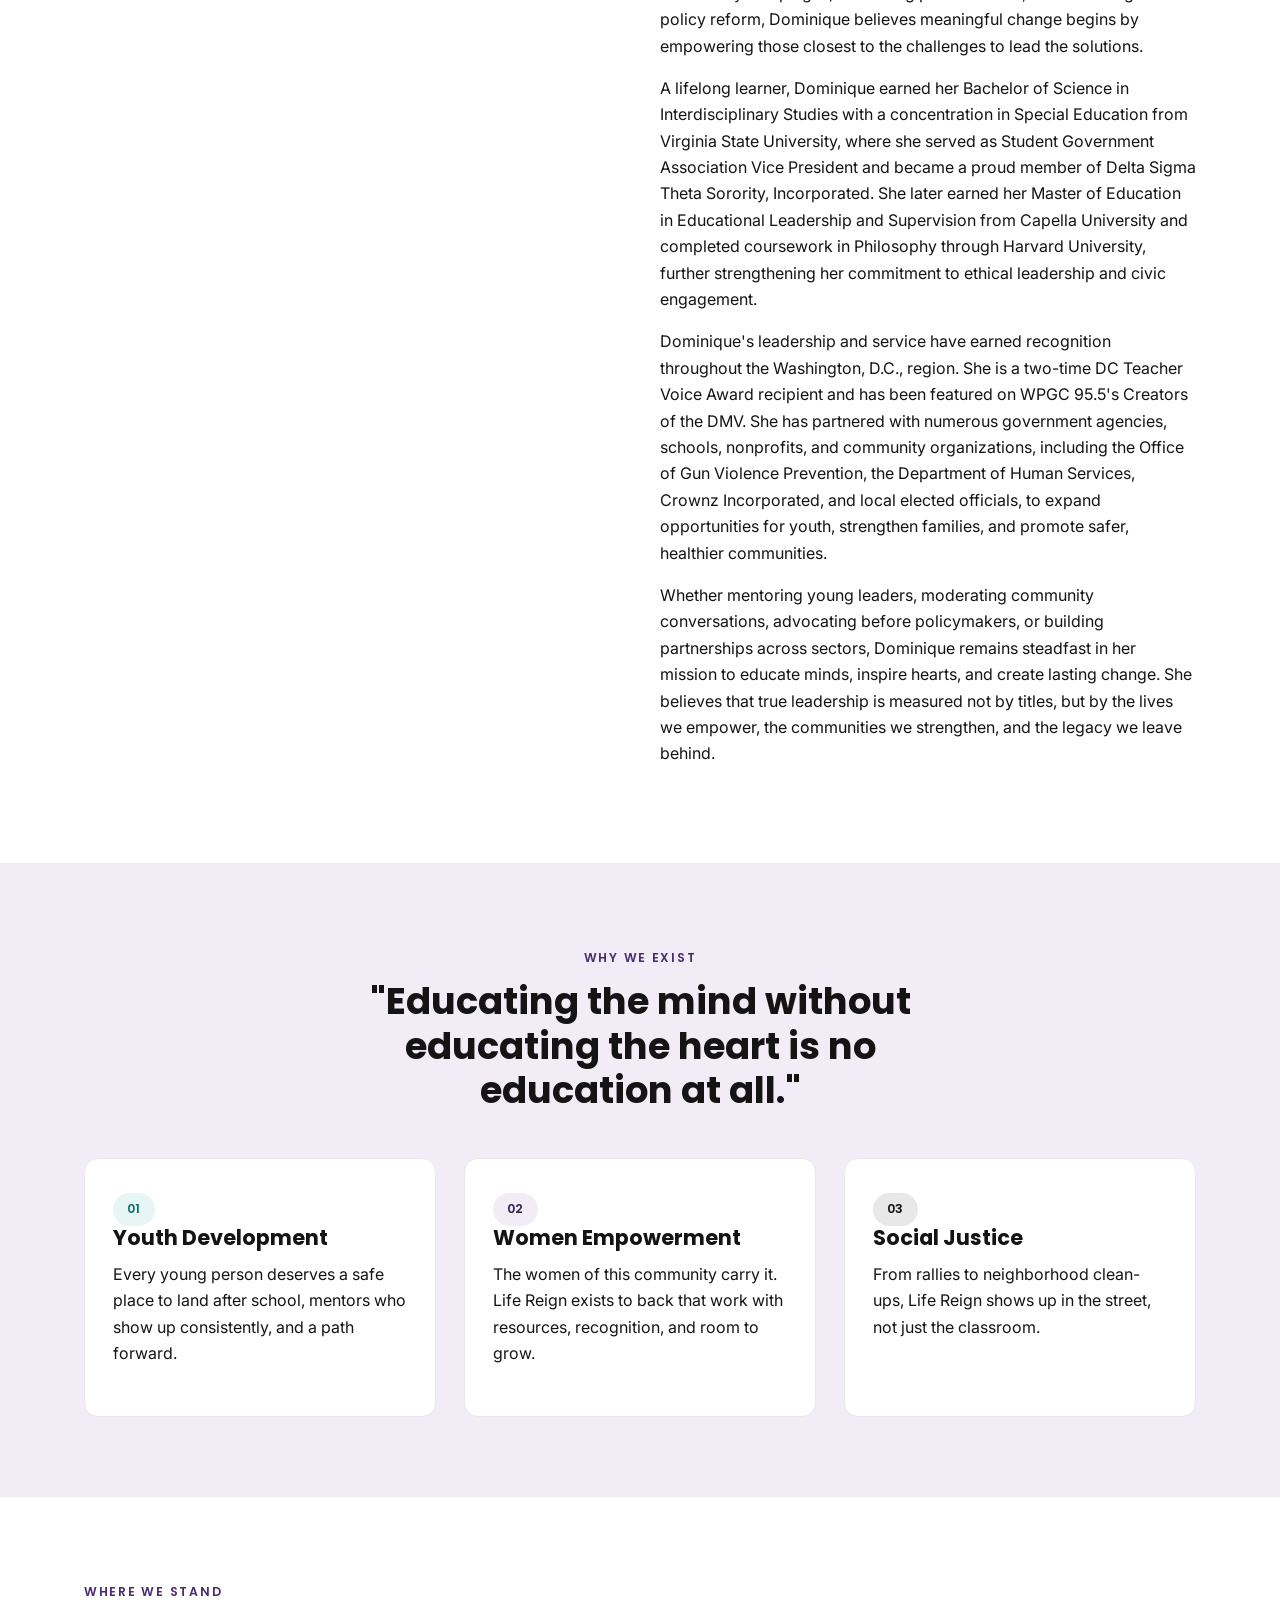
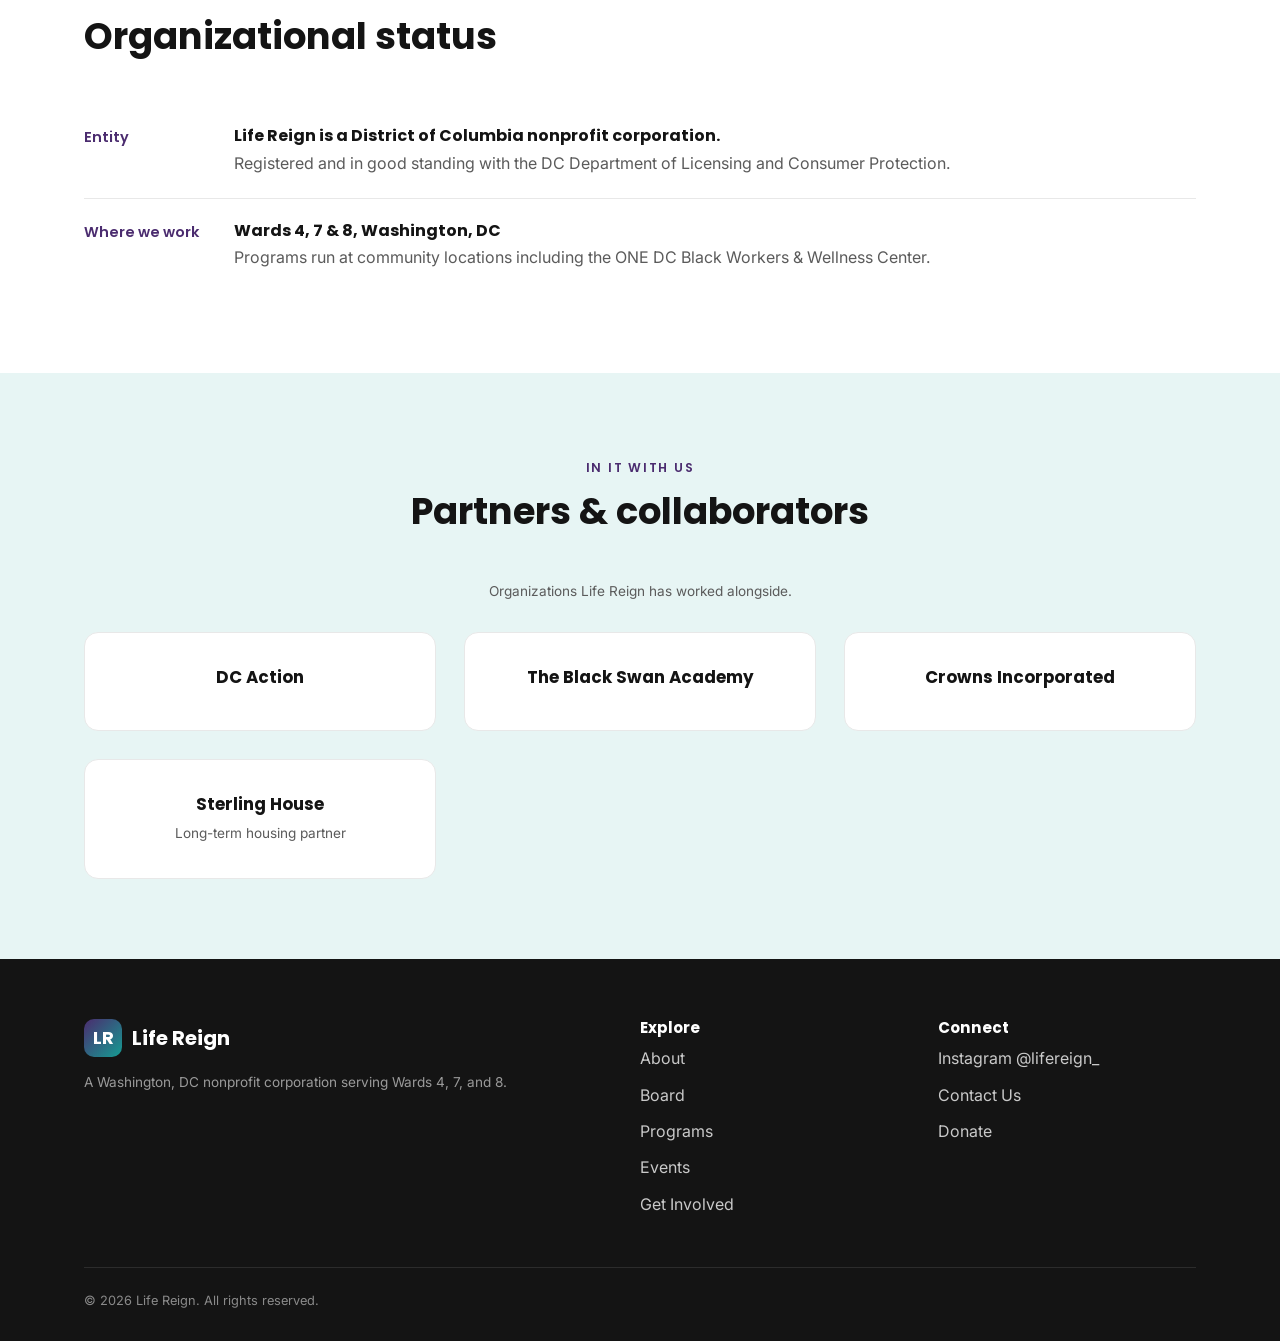
==== commit 17dac896: "Remove tax status section from about.html Removed tax status information regarding 501(c)(3) applica" ====
--- a/about.html
+++ b/about.html
@@ -104,13 +104,6 @@
       </div>
     </div>
     <div class="info-row">
-      <div class="info-tag">Tax status</div>
-      <div class="info-body">
-        <h4>501(c)(3) application in progress.</h4>
-        <p>Life Reign has not yet received IRS tax-exempt determination. This page will be updated once that status is confirmed. Until then, don't represent donations as tax-deductible.</p>
-      </div>
-    </div>
-    <div class="info-row">
       <div class="info-tag">Where we work</div>
       <div class="info-body">
         <h4>Wards 4, 7 &amp; 8, Washington, DC</h4>
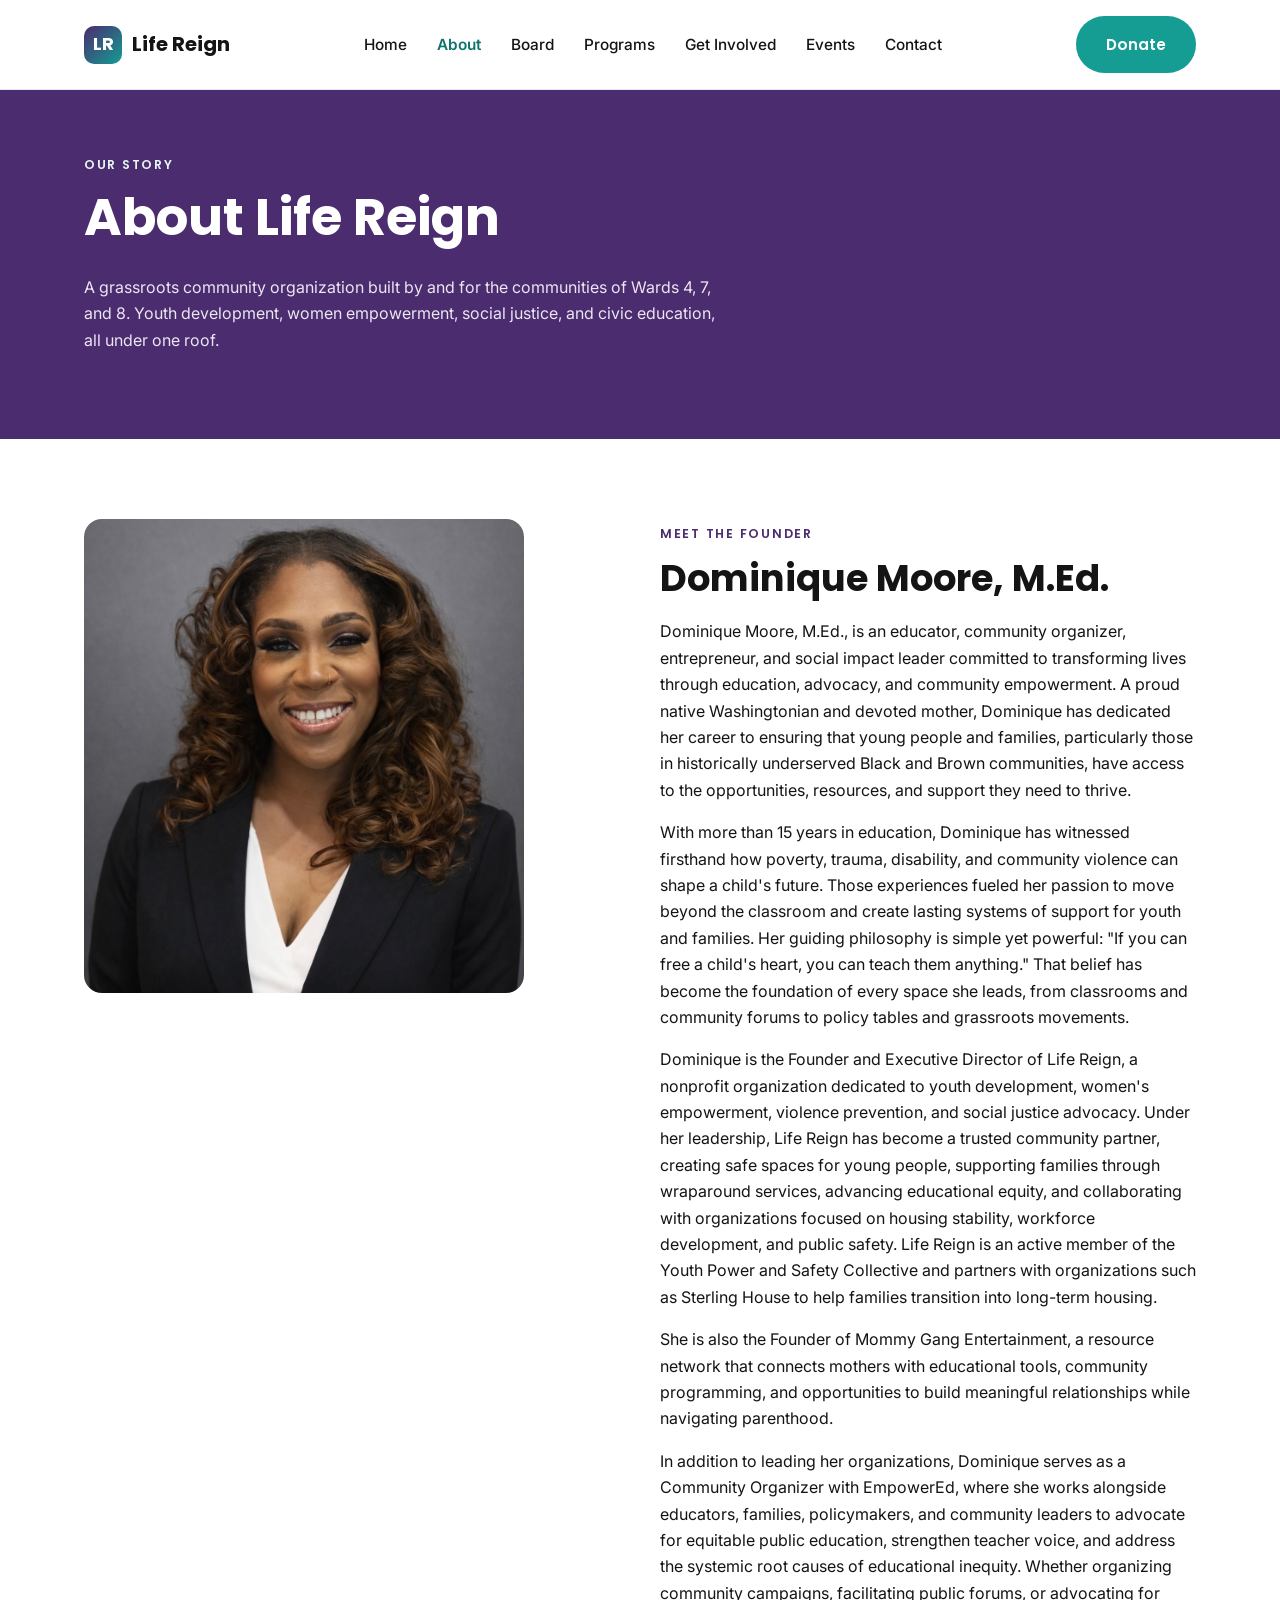
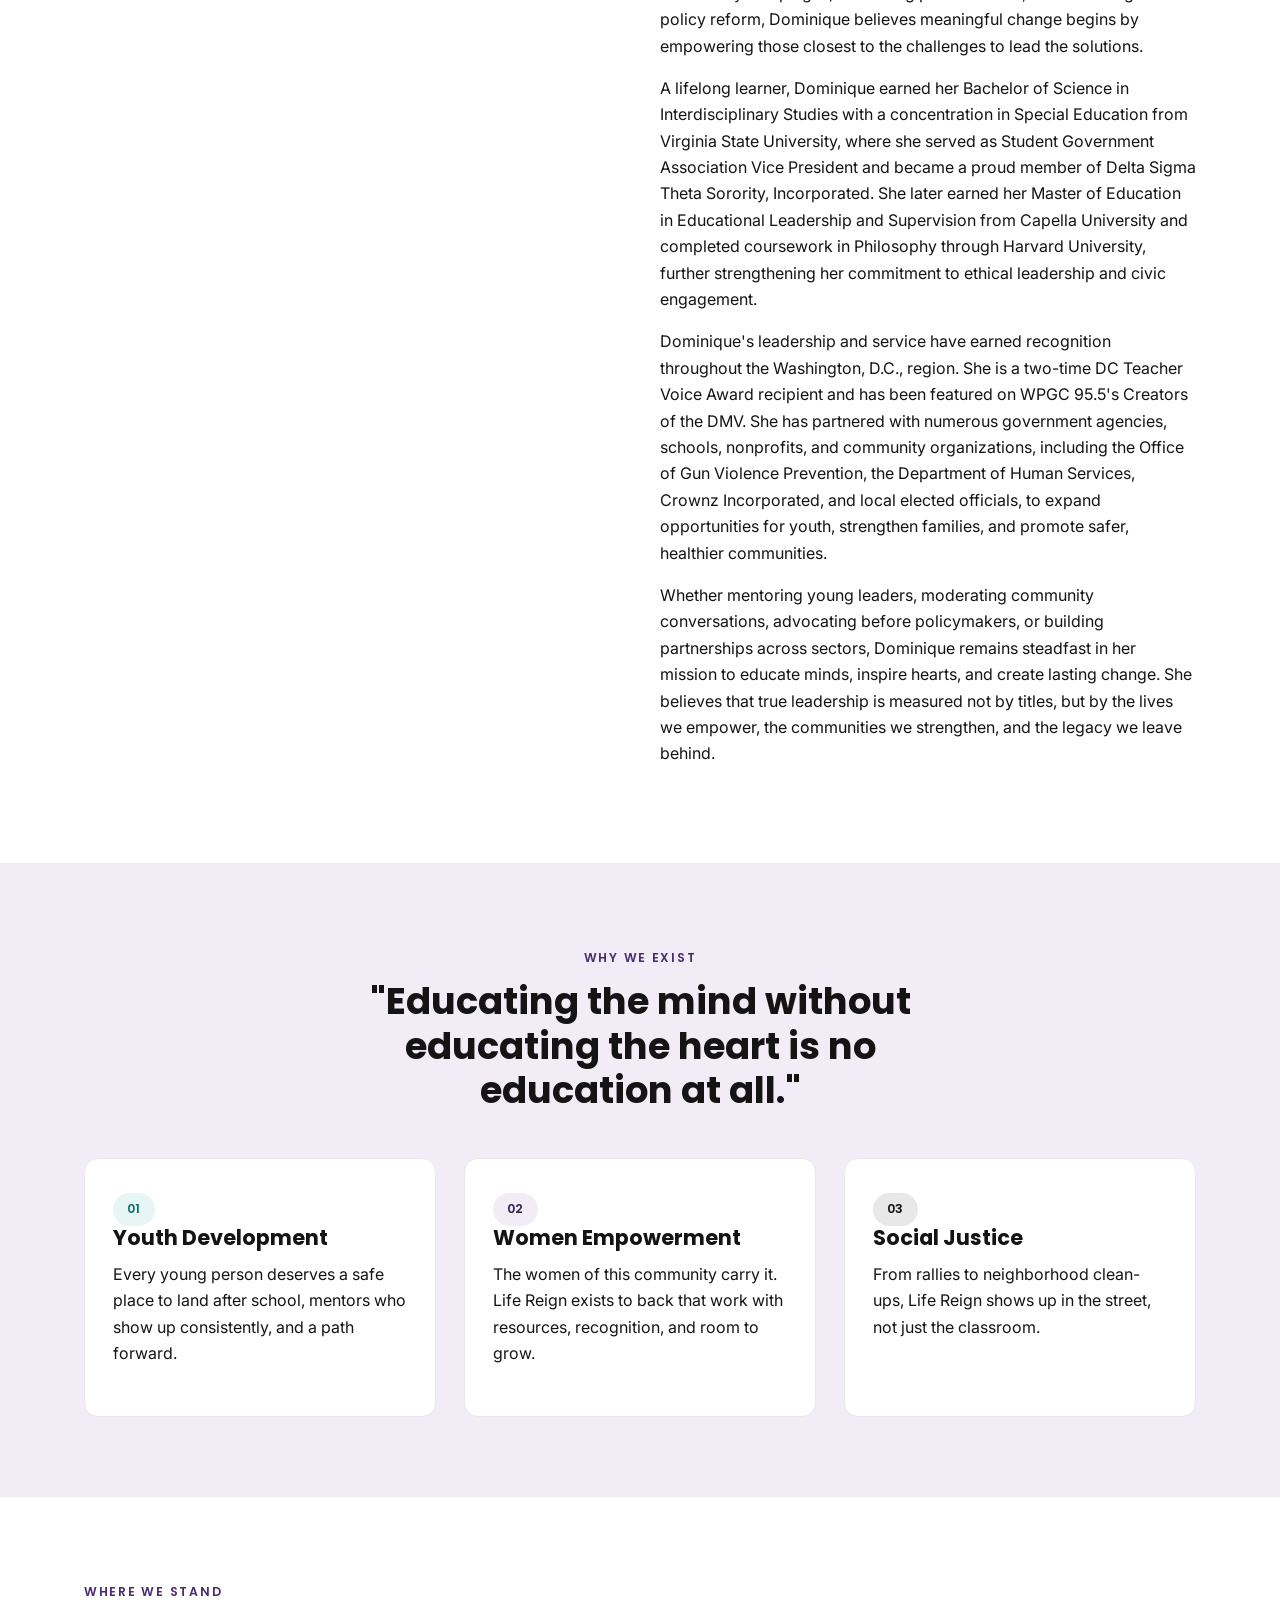
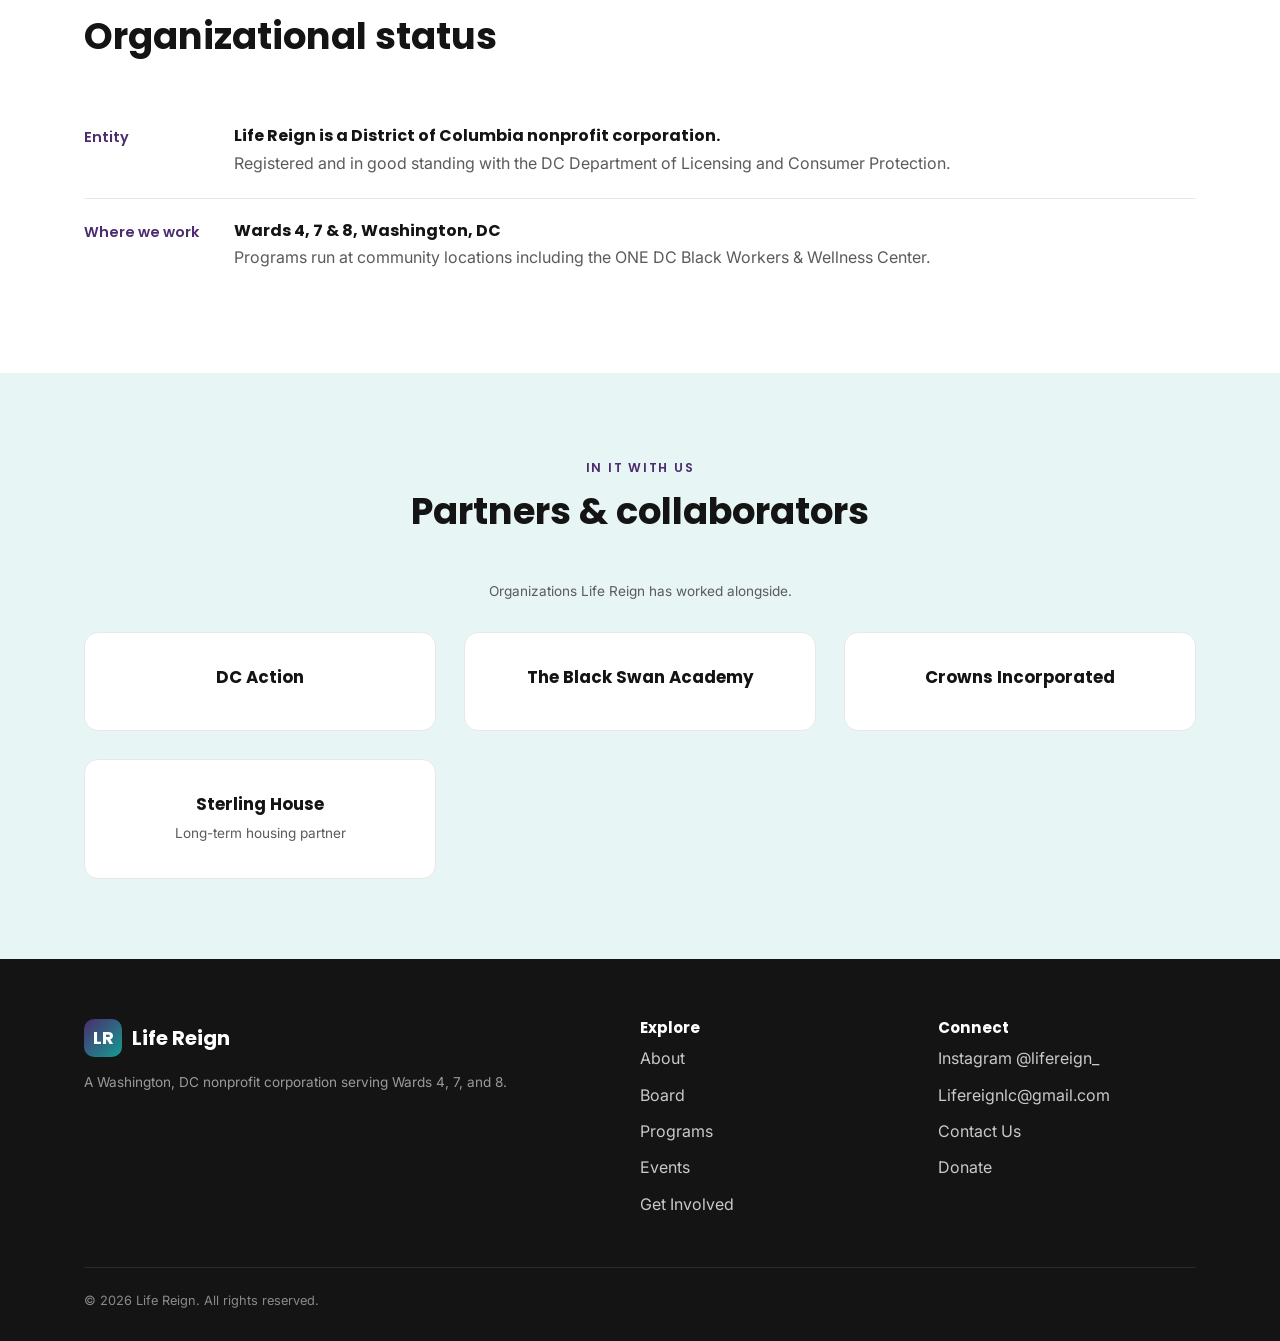
==== commit 90054fb0: "Add email link to contact section in about.html" ====
--- a/about.html
+++ b/about.html
@@ -150,6 +150,7 @@
         <h4>Connect</h4>
         <ul>
           <li><a href="https://instagram.com/lifereign_" target="_blank" rel="noopener">Instagram @lifereign_</a></li>
+          <li><a href="mailto:Lifereignlc@gmail.com">Lifereignlc@gmail.com</a></li>
           <li><a href="contact.html">Contact Us</a></li>
           <li><a href="donate.html">Donate</a></li>
         </ul>
